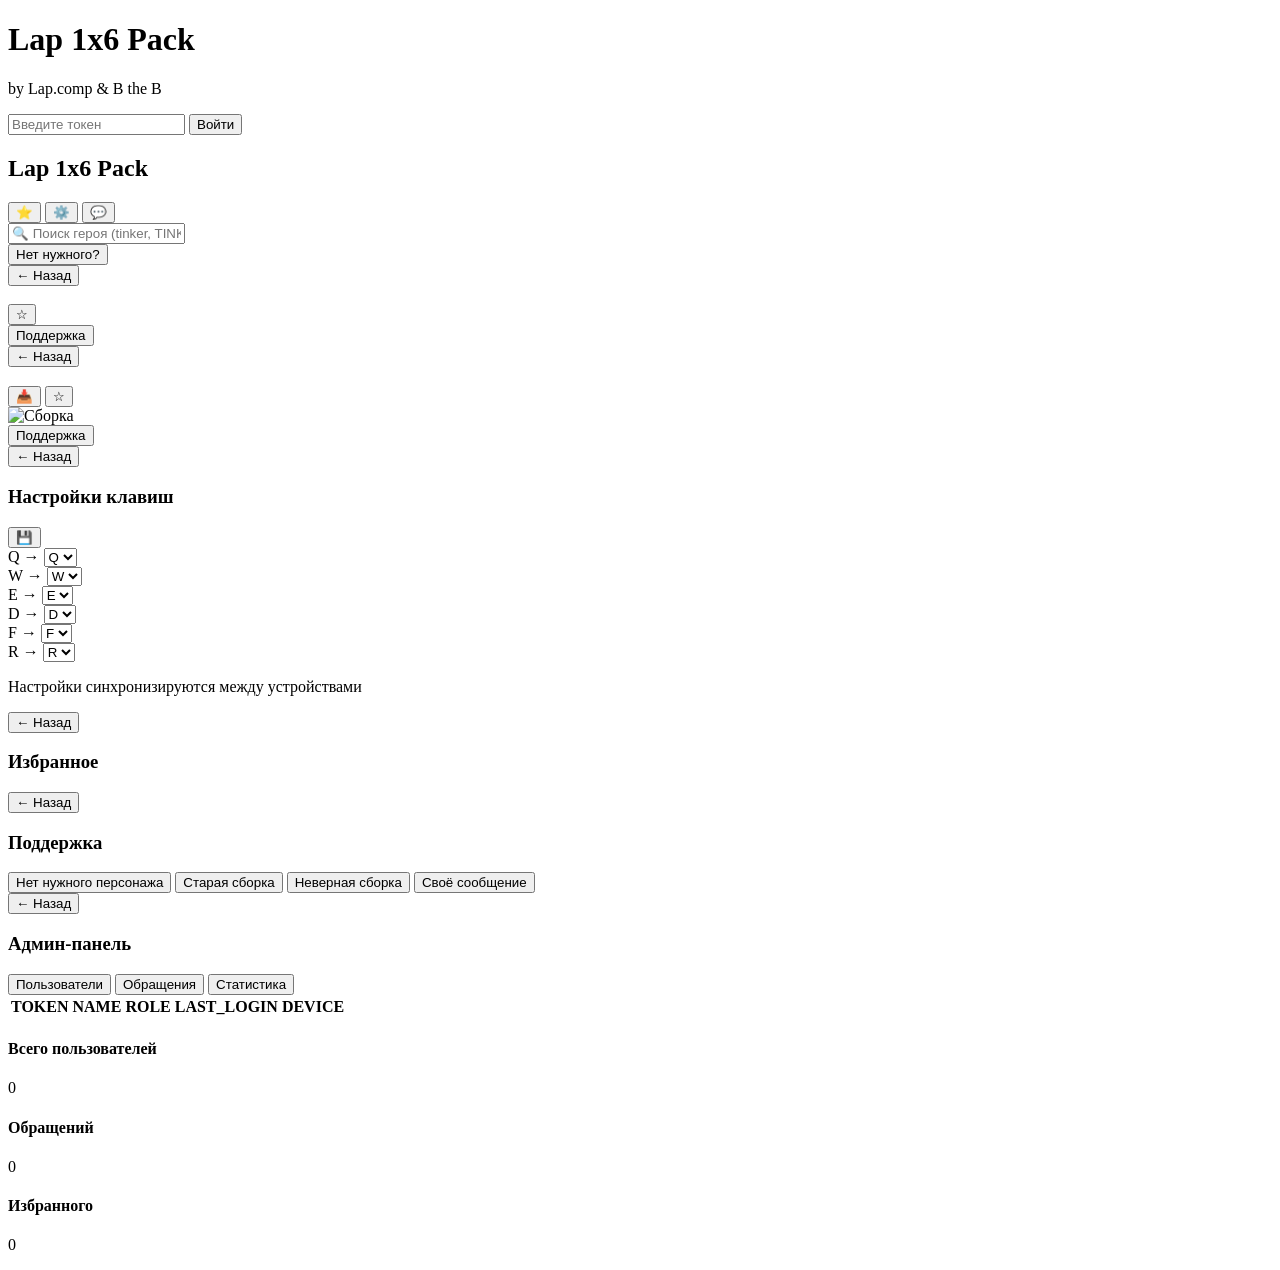
==== index.html @ 6c570ac4 "Create index.html" ====
<!DOCTYPE html>
<html lang="ru">
<head>
    <meta charset="UTF-8">
    <meta name="viewport" content="width=device-width, initial-scale=1.0, maximum-scale=1.0, user-scalable=yes">
    <title>Lap 1x6 Pack</title>
    <link rel="stylesheet" href="style.css">
</head>
<body>
    <div id="app">
        <!-- Экран авторизации -->
        <div id="auth-screen" class="screen active">
            <div class="auth-container">
                <div class="logo">
                    <h1>Lap 1x6 Pack</h1>
                    <p>by Lap.comp & B the B</p>
                </div>
                <div class="auth-form">
                    <input type="text" id="token-input" placeholder="Введите токен" maxlength="20">
                    <button id="login-btn" class="primary-btn">Войти</button>
                    <div id="auth-error" class="error-message"></div>
                </div>
            </div>
        </div>

        <!-- Главный экран (после авторизации) -->
        <div id="main-screen" class="screen">
            <!-- Шапка -->
            <header>
                <div class="header-left">
                    <h2>Lap 1x6 Pack</h2>
                </div>
                <div class="header-right">
                    <button id="favorites-btn" class="icon-btn">⭐</button>
                    <button id="settings-btn" class="icon-btn">⚙️</button>
                    <button id="support-btn" class="icon-btn">💬</button>
                    <button id="admin-btn" class="icon-btn admin-only" style="display: none;">👑</button>
                </div>
            </header>

            <!-- Поиск -->
            <div class="search-container">
                <input type="text" id="search-input" placeholder="🔍 Поиск героя (tinker, TINKER, Tinker...)">
            </div>

            <!-- Сетка героев -->
            <div id="heroes-grid" class="heroes-grid"></div>

            <!-- Кнопка "Нет нужного" -->
            <button id="no-hero-btn" class="support-btn-bottom">Нет нужного?</button>
        </div>

        <!-- Экран героя (способности) -->
        <div id="hero-screen" class="screen">
            <header>
                <button id="back-to-main" class="back-btn">← Назад</button>
                <h3 id="hero-name"></h3>
                <button id="hero-favorite" class="icon-btn">☆</button>
            </header>

            <!-- Кнопки способностей -->
            <div id="skills-container" class="skills-container"></div>

            <!-- Кнопка поддержки -->
            <button id="hero-support-btn" class="support-btn-bottom">Поддержка</button>
        </div>

        <!-- Экран сборки -->
        <div id="build-screen" class="screen">
            <header>
                <button id="back-to-hero" class="back-btn">← Назад</button>
                <h3 id="build-title"></h3>
                <div>
                    <button id="download-build" class="icon-btn">📥</button>
                    <button id="favorite-build" class="icon-btn">☆</button>
                </div>
            </header>

            <!-- Изображение сборки -->
            <div class="build-image-container">
                <img id="build-image" src="" alt="Сборка">
            </div>

            <!-- Кнопка поддержки -->
            <button id="build-support-btn" class="support-btn-bottom">Поддержка</button>
        </div>

        <!-- Экран настроек -->
        <div id="settings-screen" class="screen">
            <header>
                <button id="back-from-settings" class="back-btn">← Назад</button>
                <h3>Настройки клавиш</h3>
                <button id="save-settings" class="save-btn">💾</button>
            </header>

            <div class="settings-container">
                <div class="setting-item">
                    <label>Q →</label>
                    <select id="bind-q">
                        <option value="Q">Q</option>
                        <option value="1">1</option>
                        <option value="2">2</option>
                        <option value="3">3</option>
                        <option value="4">4</option>
                        <option value="5">5</option>
                        <option value="6">6</option>
                    </select>
                </div>
                <div class="setting-item">
                    <label>W →</label>
                    <select id="bind-w">
                        <option value="W">W</option>
                        <option value="1">1</option>
                        <option value="2">2</option>
                        <option value="3">3</option>
                        <option value="4">4</option>
                        <option value="5">5</option>
                        <option value="6">6</option>
                    </select>
                </div>
                <div class="setting-item">
                    <label>E →</label>
                    <select id="bind-e">
                        <option value="E">E</option>
                        <option value="1">1</option>
                        <option value="2">2</option>
                        <option value="3">3</option>
                        <option value="4">4</option>
                        <option value="5">5</option>
                        <option value="6">6</option>
                    </select>
                </div>
                <div class="setting-item">
                    <label>D →</label>
                    <select id="bind-d">
                        <option value="D">D</option>
                        <option value="1">1</option>
                        <option value="2">2</option>
                        <option value="3">3</option>
                        <option value="4">4</option>
                        <option value="5">5</option>
                        <option value="6">6</option>
                    </select>
                </div>
                <div class="setting-item">
                    <label>F →</label>
                    <select id="bind-f">
                        <option value="F">F</option>
                        <option value="1">1</option>
                        <option value="2">2</option>
                        <option value="3">3</option>
                        <option value="4">4</option>
                        <option value="5">5</option>
                        <option value="6">6</option>
                    </select>
                </div>
                <div class="setting-item">
                    <label>R →</label>
                    <select id="bind-r">
                        <option value="R">R</option>
                        <option value="1">1</option>
                        <option value="2">2</option>
                        <option value="3">3</option>
                        <option value="4">4</option>
                        <option value="5">5</option>
                        <option value="6">6</option>
                    </select>
                </div>
            </div>

            <div class="settings-info">
                <p>Настройки синхронизируются между устройствами</p>
            </div>
        </div>

        <!-- Экран избранного -->
        <div id="favorites-screen" class="screen">
            <header>
                <button id="back-from-favorites" class="back-btn">← Назад</button>
                <h3>Избранное</h3>
            </header>

            <div id="favorites-grid" class="heroes-grid"></div>
        </div>

        <!-- Экран поддержки -->
        <div id="support-screen" class="screen">
            <header>
                <button id="back-from-support" class="back-btn">← Назад</button>
                <h3>Поддержка</h3>
            </header>

            <div class="support-container">
                <div class="support-buttons">
                    <button id="support-no-hero" class="support-option">Нет нужного персонажа</button>
                    <button id="support-old-build" class="support-option">Старая сборка</button>
                    <button id="support-wrong-build" class="support-option">Неверная сборка</button>
                    <button id="support-custom" class="support-option">Своё сообщение</button>
                </div>

                <div id="custom-message-container" style="display: none;">
                    <textarea id="custom-message" placeholder="Введите ваше сообщение..." rows="4"></textarea>
                    <div id="hero-selector" style="display: none;">
                        <input type="text" id="missing-hero" placeholder="Какого героя не хватает?">
                    </div>
                    <div id="skill-selector" style="display: none;">
                        <select id="missing-skill">
                            <option value="">Выберите способность</option>
                            <option value="Q">Q</option>
                            <option value="W">W</option>
                            <option value="E">E</option>
                            <option value="D">D</option>
                            <option value="F">F</option>
                            <option value="R">R</option>
                        </select>
                    </div>
                    <button id="send-support" class="primary-btn">Отправить</button>
                </div>
            </div>
        </div>

        <!-- Админ-панель -->
        <div id="admin-screen" class="screen">
            <header>
                <button id="back-from-admin" class="back-btn">← Назад</button>
                <h3>Админ-панель</h3>
            </header>

            <div class="admin-tabs">
                <button class="admin-tab active" data-tab="users">Пользователи</button>
                <button class="admin-tab" data-tab="support">Обращения</button>
                <button class="admin-tab" data-tab="stats">Статистика</button>
            </div>

            <div id="admin-users" class="admin-tab-content active">
                <table class="admin-table">
                    <thead>
                        <tr>
                            <th>TOKEN</th>
                            <th>NAME</th>
                            <th>ROLE</th>
                            <th>LAST_LOGIN</th>
                            <th>DEVICE</th>
                        </tr>
                    </thead>
                    <tbody id="users-table-body"></tbody>
                </table>
            </div>

            <div id="admin-support" class="admin-tab-content">
                <div id="support-messages"></div>
            </div>

            <div id="admin-stats" class="admin-tab-content">
                <div class="stats-grid">
                    <div class="stat-card">
                        <h4>Всего пользователей</h4>
                        <p id="total-users">0</p>
                    </div>
                    <div class="stat-card">
                        <h4>Обращений</h4>
                        <p id="total-support">0</p>
                    </div>
                    <div class="stat-card">
                        <h4>Избранного</h4>
                        <p id="total-favs">0</p>
                    </div>
                </div>
            </div>
        </div>
    </div>

    <script src="config.js"></script>
    <script src="script.js"></script>
</body>
</html>
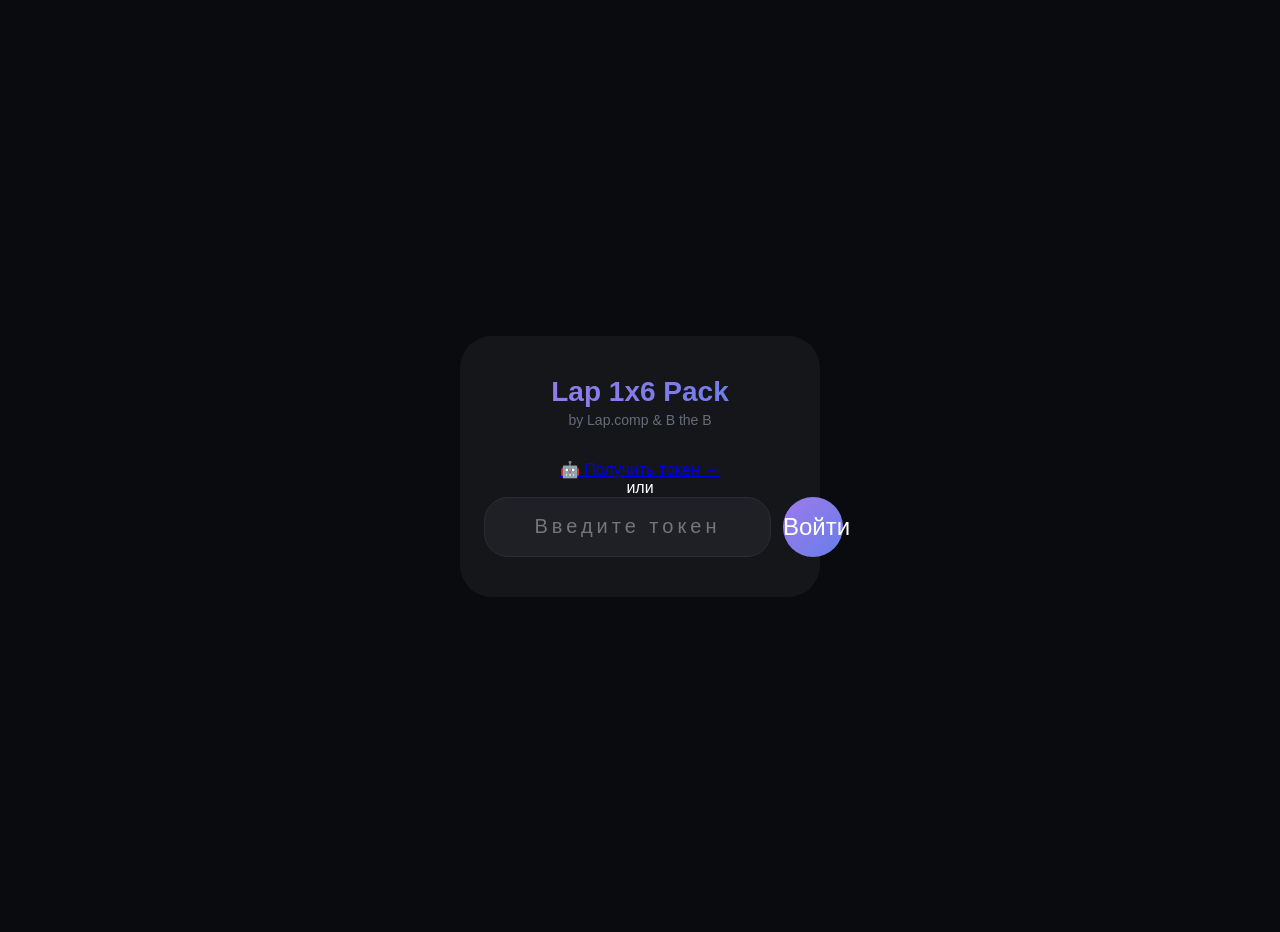
==== commit 71617112: "Update index.html" ====
--- a/index.html
+++ b/index.html
@@ -2,7 +2,7 @@
 <html lang="ru">
 <head>
     <meta charset="UTF-8">
-    <meta name="viewport" content="width=device-width, initial-scale=1.0, maximum-scale=1.0, user-scalable=yes">
+    <meta name="viewport" content="width=device-width, initial-scale=1.0, height=device-height, viewport-fit=cover">
     <title>Lap 1x6 Pack</title>
     <link rel="stylesheet" href="style.css">
 </head>
@@ -10,260 +10,259 @@
     <div id="app">
         <!-- Экран авторизации -->
         <div id="auth-screen" class="screen active">
-            <div class="auth-container">
-                <div class="logo">
-                    <h1>Lap 1x6 Pack</h1>
-                    <p>by Lap.comp & B the B</p>
-                </div>
-                <div class="auth-form">
-                    <input type="text" id="token-input" placeholder="Введите токен" maxlength="20">
-                    <button id="login-btn" class="primary-btn">Войти</button>
-                    <div id="auth-error" class="error-message"></div>
-                </div>
-            </div>
-        </div>
-
-        <!-- Главный экран (после авторизации) -->
+            <div class="auth-wrapper">
+                <div class="auth-container">
+                    <div class="logo">
+                        <h1>Lap 1x6 Pack</h1>
+                        <p>by Lap.comp & B the B</p>
+                    </div>
+                    
+                    <a href="https://t.me/Lap1x6Dota_bot" target="_blank" class="bot-link">
+                        <div class="bot-button">
+                            <span class="bot-icon">🤖</span>
+                            <span class="bot-text">Получить токен</span>
+                            <span class="bot-arrow">→</span>
+                        </div>
+                    </a>
+                    
+                    <div class="auth-divider">или</div>
+                    
+                    <div class="auth-form">
+                        <input type="text" id="token-input" placeholder="Введите токен" maxlength="20" autocomplete="off">
+                        <button id="login-btn" class="primary-btn">Войти</button>
+                        <div id="auth-error" class="error-message"></div>
+                    </div>
+                </div>
+            </div>
+        </div>
+
+        <!-- Главный экран -->
         <div id="main-screen" class="screen">
-            <!-- Шапка -->
-            <header>
-                <div class="header-left">
+            <div class="content">
+                <header>
                     <h2>Lap 1x6 Pack</h2>
-                </div>
-                <div class="header-right">
-                    <button id="favorites-btn" class="icon-btn">⭐</button>
-                    <button id="settings-btn" class="icon-btn">⚙️</button>
-                    <button id="support-btn" class="icon-btn">💬</button>
-                    <button id="admin-btn" class="icon-btn admin-only" style="display: none;">👑</button>
-                </div>
-            </header>
-
-            <!-- Поиск -->
-            <div class="search-container">
-                <input type="text" id="search-input" placeholder="🔍 Поиск героя (tinker, TINKER, Tinker...)">
-            </div>
-
-            <!-- Сетка героев -->
-            <div id="heroes-grid" class="heroes-grid"></div>
-
-            <!-- Кнопка "Нет нужного" -->
-            <button id="no-hero-btn" class="support-btn-bottom">Нет нужного?</button>
-        </div>
-
-        <!-- Экран героя (способности) -->
+                    <div class="header-actions">
+                        <button id="favorites-btn" class="icon-btn">☆</button>
+                        <button id="settings-btn" class="icon-btn">⚙️</button>
+                        <button id="support-btn" class="icon-btn">💬</button>
+                        <button id="admin-btn" class="icon-btn" style="display: none;">👑</button>
+                    </div>
+                </header>
+
+                <div class="search-container">
+                    <input type="text" id="search-input" placeholder="🔍 Поиск героя...">
+                </div>
+
+                <div id="heroes-grid" class="heroes-grid"></div>
+            </div>
+
+            <button id="no-hero-btn" class="support-btn-bottom">Нет нужного</button>
+        </div>
+
+        <!-- Экран героя -->
         <div id="hero-screen" class="screen">
-            <header>
-                <button id="back-to-main" class="back-btn">← Назад</button>
-                <h3 id="hero-name"></h3>
-                <button id="hero-favorite" class="icon-btn">☆</button>
-            </header>
-
-            <!-- Кнопки способностей -->
-            <div id="skills-container" class="skills-container"></div>
-
-            <!-- Кнопка поддержки -->
+            <div class="content">
+                <header>
+                    <button id="back-to-main" class="back-btn">←</button>
+                    <h3 id="hero-name"></h3>
+                    <button id="hero-favorite" class="icon-btn">☆</button>
+                </header>
+
+                <div id="skills-container" class="skills-container"></div>
+            </div>
+
             <button id="hero-support-btn" class="support-btn-bottom">Поддержка</button>
         </div>
 
         <!-- Экран сборки -->
         <div id="build-screen" class="screen">
-            <header>
-                <button id="back-to-hero" class="back-btn">← Назад</button>
-                <h3 id="build-title"></h3>
-                <div>
-                    <button id="download-build" class="icon-btn">📥</button>
-                    <button id="favorite-build" class="icon-btn">☆</button>
-                </div>
-            </header>
-
-            <!-- Изображение сборки -->
-            <div class="build-image-container">
-                <img id="build-image" src="" alt="Сборка">
-            </div>
-
-            <!-- Кнопка поддержки -->
+            <div class="content">
+                <header>
+                    <button id="back-to-hero" class="back-btn">←</button>
+                    <h3 id="build-title"></h3>
+                    <div>
+                        <button id="download-build" class="icon-btn">📥</button>
+                        <button id="favorite-build" class="icon-btn">☆</button>
+                    </div>
+                </header>
+
+                <div class="build-image-container">
+                    <img id="build-image" src="" alt="Сборка" class="build-image">
+                </div>
+            </div>
+
             <button id="build-support-btn" class="support-btn-bottom">Поддержка</button>
         </div>
 
         <!-- Экран настроек -->
         <div id="settings-screen" class="screen">
-            <header>
-                <button id="back-from-settings" class="back-btn">← Назад</button>
-                <h3>Настройки клавиш</h3>
-                <button id="save-settings" class="save-btn">💾</button>
-            </header>
-
-            <div class="settings-container">
-                <div class="setting-item">
-                    <label>Q →</label>
-                    <select id="bind-q">
-                        <option value="Q">Q</option>
-                        <option value="1">1</option>
-                        <option value="2">2</option>
-                        <option value="3">3</option>
-                        <option value="4">4</option>
-                        <option value="5">5</option>
-                        <option value="6">6</option>
-                    </select>
-                </div>
-                <div class="setting-item">
-                    <label>W →</label>
-                    <select id="bind-w">
-                        <option value="W">W</option>
-                        <option value="1">1</option>
-                        <option value="2">2</option>
-                        <option value="3">3</option>
-                        <option value="4">4</option>
-                        <option value="5">5</option>
-                        <option value="6">6</option>
-                    </select>
-                </div>
-                <div class="setting-item">
-                    <label>E →</label>
-                    <select id="bind-e">
-                        <option value="E">E</option>
-                        <option value="1">1</option>
-                        <option value="2">2</option>
-                        <option value="3">3</option>
-                        <option value="4">4</option>
-                        <option value="5">5</option>
-                        <option value="6">6</option>
-                    </select>
-                </div>
-                <div class="setting-item">
-                    <label>D →</label>
-                    <select id="bind-d">
-                        <option value="D">D</option>
-                        <option value="1">1</option>
-                        <option value="2">2</option>
-                        <option value="3">3</option>
-                        <option value="4">4</option>
-                        <option value="5">5</option>
-                        <option value="6">6</option>
-                    </select>
-                </div>
-                <div class="setting-item">
-                    <label>F →</label>
-                    <select id="bind-f">
-                        <option value="F">F</option>
-                        <option value="1">1</option>
-                        <option value="2">2</option>
-                        <option value="3">3</option>
-                        <option value="4">4</option>
-                        <option value="5">5</option>
-                        <option value="6">6</option>
-                    </select>
-                </div>
-                <div class="setting-item">
-                    <label>R →</label>
-                    <select id="bind-r">
-                        <option value="R">R</option>
-                        <option value="1">1</option>
-                        <option value="2">2</option>
-                        <option value="3">3</option>
-                        <option value="4">4</option>
-                        <option value="5">5</option>
-                        <option value="6">6</option>
-                    </select>
-                </div>
-            </div>
-
-            <div class="settings-info">
-                <p>Настройки синхронизируются между устройствами</p>
+            <div class="content">
+                <header>
+                    <button id="back-from-settings" class="back-btn">←</button>
+                    <h3>Настройки</h3>
+                    <button id="save-settings" class="icon-btn">💾</button>
+                </header>
+
+                <div class="settings-container">
+                    <div class="setting-item">
+                        <label>Q →</label>
+                        <select id="bind-q">
+                            <option value="Q">Q</option>
+                            <option value="1">1</option>
+                            <option value="2">2</option>
+                            <option value="3">3</option>
+                            <option value="4">4</option>
+                            <option value="5">5</option>
+                            <option value="6">6</option>
+                        </select>
+                    </div>
+                    <div class="setting-item">
+                        <label>W →</label>
+                        <select id="bind-w">
+                            <option value="W">W</option>
+                            <option value="1">1</option>
+                            <option value="2">2</option>
+                            <option value="3">3</option>
+                            <option value="4">4</option>
+                            <option value="5">5</option>
+                            <option value="6">6</option>
+                        </select>
+                    </div>
+                    <div class="setting-item">
+                        <label>E →</label>
+                        <select id="bind-e">
+                            <option value="E">E</option>
+                            <option value="1">1</option>
+                            <option value="2">2</option>
+                            <option value="3">3</option>
+                            <option value="4">4</option>
+                            <option value="5">5</option>
+                            <option value="6">6</option>
+                        </select>
+                    </div>
+                    <div class="setting-item">
+                        <label>D →</label>
+                        <select id="bind-d">
+                            <option value="D">D</option>
+                            <option value="1">1</option>
+                            <option value="2">2</option>
+                            <option value="3">3</option>
+                            <option value="4">4</option>
+                            <option value="5">5</option>
+                            <option value="6">6</option>
+                        </select>
+                    </div>
+                    <div class="setting-item">
+                        <label>F →</label>
+                        <select id="bind-f">
+                            <option value="F">F</option>
+                            <option value="1">1</option>
+                            <option value="2">2</option>
+                            <option value="3">3</option>
+                            <option value="4">4</option>
+                            <option value="5">5</option>
+                            <option value="6">6</option>
+                        </select>
+                    </div>
+                    <div class="setting-item">
+                        <label>R →</label>
+                        <select id="bind-r">
+                            <option value="R">R</option>
+                            <option value="1">1</option>
+                            <option value="2">2</option>
+                            <option value="3">3</option>
+                            <option value="4">4</option>
+                            <option value="5">5</option>
+                            <option value="6">6</option>
+                        </select>
+                    </div>
+                </div>
             </div>
         </div>
 
         <!-- Экран избранного -->
         <div id="favorites-screen" class="screen">
-            <header>
-                <button id="back-from-favorites" class="back-btn">← Назад</button>
-                <h3>Избранное</h3>
-            </header>
-
-            <div id="favorites-grid" class="heroes-grid"></div>
+            <div class="content">
+                <header>
+                    <button id="back-from-favorites" class="back-btn">←</button>
+                    <h3>Избранное</h3>
+                </header>
+                <div id="favorites-grid" class="heroes-grid"></div>
+            </div>
         </div>
 
         <!-- Экран поддержки -->
         <div id="support-screen" class="screen">
-            <header>
-                <button id="back-from-support" class="back-btn">← Назад</button>
-                <h3>Поддержка</h3>
-            </header>
-
-            <div class="support-container">
-                <div class="support-buttons">
+            <div class="content">
+                <header>
+                    <button id="back-from-support" class="back-btn">←</button>
+                    <h3>Поддержка</h3>
+                </header>
+
+                <div class="support-container">
                     <button id="support-no-hero" class="support-option">Нет нужного персонажа</button>
                     <button id="support-old-build" class="support-option">Старая сборка</button>
                     <button id="support-wrong-build" class="support-option">Неверная сборка</button>
                     <button id="support-custom" class="support-option">Своё сообщение</button>
-                </div>
-
-                <div id="custom-message-container" style="display: none;">
-                    <textarea id="custom-message" placeholder="Введите ваше сообщение..." rows="4"></textarea>
-                    <div id="hero-selector" style="display: none;">
-                        <input type="text" id="missing-hero" placeholder="Какого героя не хватает?">
-                    </div>
-                    <div id="skill-selector" style="display: none;">
-                        <select id="missing-skill">
-                            <option value="">Выберите способность</option>
-                            <option value="Q">Q</option>
-                            <option value="W">W</option>
-                            <option value="E">E</option>
-                            <option value="D">D</option>
-                            <option value="F">F</option>
-                            <option value="R">R</option>
-                        </select>
-                    </div>
-                    <button id="send-support" class="primary-btn">Отправить</button>
+
+                    <div id="custom-message-container" style="display: none;">
+                        <textarea id="custom-message" placeholder="Введите сообщение..." rows="4"></textarea>
+                        <div id="hero-selector" style="display: none;">
+                            <input type="text" id="missing-hero" placeholder="Какого героя не хватает?">
+                        </div>
+                        <div id="skill-selector" style="display: none;">
+                            <select id="missing-skill">
+                                <option value="">Способность</option>
+                                <option value="Q">Q</option>
+                                <option value="W">W</option>
+                                <option value="E">E</option>
+                                <option value="D">D</option>
+                                <option value="F">F</option>
+                                <option value="R">R</option>
+                            </select>
+                        </div>
+                        <button id="send-support" class="primary-btn">Отправить</button>
+                    </div>
                 </div>
             </div>
         </div>
 
         <!-- Админ-панель -->
         <div id="admin-screen" class="screen">
-            <header>
-                <button id="back-from-admin" class="back-btn">← Назад</button>
-                <h3>Админ-панель</h3>
-            </header>
-
-            <div class="admin-tabs">
-                <button class="admin-tab active" data-tab="users">Пользователи</button>
-                <button class="admin-tab" data-tab="support">Обращения</button>
-                <button class="admin-tab" data-tab="stats">Статистика</button>
-            </div>
-
-            <div id="admin-users" class="admin-tab-content active">
-                <table class="admin-table">
-                    <thead>
-                        <tr>
-                            <th>TOKEN</th>
-                            <th>NAME</th>
-                            <th>ROLE</th>
-                            <th>LAST_LOGIN</th>
-                            <th>DEVICE</th>
-                        </tr>
-                    </thead>
-                    <tbody id="users-table-body"></tbody>
-                </table>
-            </div>
-
-            <div id="admin-support" class="admin-tab-content">
-                <div id="support-messages"></div>
-            </div>
-
-            <div id="admin-stats" class="admin-tab-content">
-                <div class="stats-grid">
-                    <div class="stat-card">
-                        <h4>Всего пользователей</h4>
-                        <p id="total-users">0</p>
-                    </div>
-                    <div class="stat-card">
-                        <h4>Обращений</h4>
-                        <p id="total-support">0</p>
-                    </div>
-                    <div class="stat-card">
-                        <h4>Избранного</h4>
-                        <p id="total-favs">0</p>
+            <div class="content">
+                <header>
+                    <button id="back-from-admin" class="back-btn">←</button>
+                    <h3>Админ</h3>
+                </header>
+
+                <div class="admin-tabs">
+                    <button class="admin-tab active" data-tab="users">👥</button>
+                    <button class="admin-tab" data-tab="support">💬</button>
+                    <button class="admin-tab" data-tab="stats">📊</button>
+                </div>
+
+                <div id="admin-users" class="admin-tab-content active">
+                    <div id="users-list"></div>
+                </div>
+
+                <div id="admin-support" class="admin-tab-content">
+                    <div id="support-messages"></div>
+                </div>
+
+                <div id="admin-stats" class="admin-tab-content">
+                    <div class="stats-grid">
+                        <div class="stat-card">
+                            <div class="stat-value" id="total-users">0</div>
+                            <div class="stat-label">Пользователи</div>
+                        </div>
+                        <div class="stat-card">
+                            <div class="stat-value" id="total-support">0</div>
+                            <div class="stat-label">Обращения</div>
+                        </div>
+                        <div class="stat-card">
+                            <div class="stat-value" id="total-favs">0</div>
+                            <div class="stat-label">Избранное</div>
+                        </div>
                     </div>
                 </div>
             </div>
--- a/style.css
+++ b/style.css
@@ -0,0 +1,533 @@
+* {
+    margin: 0;
+    padding: 0;
+    box-sizing: border-box;
+    font-family: -apple-system, BlinkMacSystemFont, 'Segoe UI', Roboto, sans-serif;
+}
+
+body {
+    background: #0a0b0e;
+    color: #ffffff;
+}
+
+#app {
+    max-width: 600px;
+    margin: 0 auto;
+    padding: 16px;
+    min-height: 100vh;
+    position: relative;
+}
+
+/* Экраны */
+.screen {
+    display: none;
+    opacity: 0;
+    transition: opacity 0.3s ease;
+}
+
+.screen.active {
+    display: block;
+    opacity: 1;
+    animation: fadeIn 0.3s ease;
+}
+
+@keyframes fadeIn {
+    from { opacity: 0; transform: translateY(10px); }
+    to { opacity: 1; transform: translateY(0); }
+}
+
+/* Авторизация */
+#auth-screen {
+    display: flex;
+    align-items: center;
+    justify-content: center;
+    min-height: 100vh;
+}
+
+#auth-screen.active {
+    display: flex;
+}
+
+.auth-container {
+    background: #141619;
+    padding: 40px 24px;
+    border-radius: 32px;
+    width: 100%;
+    max-width: 360px;
+    text-align: center;
+    animation: scaleIn 0.4s ease;
+}
+
+@keyframes scaleIn {
+    from { transform: scale(0.95); opacity: 0; }
+    to { transform: scale(1); opacity: 1; }
+}
+
+.logo h1 {
+    font-size: 28px;
+    font-weight: 600;
+    margin-bottom: 4px;
+    background: linear-gradient(135deg, #9f7aea, #667eea);
+    -webkit-background-clip: text;
+    -webkit-text-fill-color: transparent;
+}
+
+.logo p {
+    color: #666c7a;
+    font-size: 14px;
+    margin-bottom: 32px;
+}
+
+.auth-form {
+    display: flex;
+    gap: 12px;
+}
+
+#token-input {
+    flex: 1;
+    padding: 16px;
+    background: #1e2025;
+    border: 1px solid #2a2d35;
+    border-radius: 24px;
+    color: white;
+    font-size: 20px;
+    text-align: center;
+    letter-spacing: 4px;
+    transition: all 0.2s;
+}
+
+#token-input:focus {
+    outline: none;
+    border-color: #667eea;
+    box-shadow: 0 0 0 3px rgba(102, 126, 234, 0.1);
+}
+
+.primary-btn {
+    width: 60px;
+    height: 60px;
+    background: linear-gradient(135deg, #9f7aea, #667eea);
+    border: none;
+    border-radius: 30px;
+    color: white;
+    font-size: 24px;
+    cursor: pointer;
+    transition: transform 0.2s, box-shadow 0.2s;
+}
+
+.primary-btn:hover {
+    transform: scale(1.05);
+    box-shadow: 0 10px 20px rgba(102, 126, 234, 0.3);
+}
+
+/* Шапка */
+header {
+    display: flex;
+    justify-content: space-between;
+    align-items: center;
+    padding: 16px 0;
+    margin-bottom: 20px;
+}
+
+header h2 {
+    font-size: 20px;
+    font-weight: 500;
+    color: #9f7aea;
+}
+
+.header-actions {
+    display: flex;
+    gap: 8px;
+}
+
+.icon-btn {
+    background: #1e2025;
+    border: none;
+    border-radius: 20px;
+    padding: 10px 14px;
+    font-size: 18px;
+    color: #a0a8b8;
+    cursor: pointer;
+    transition: all 0.2s;
+}
+
+.icon-btn:hover {
+    background: #2a2d35;
+    color: white;
+    transform: translateY(-2px);
+}
+
+.back-btn {
+    background: none;
+    border: none;
+    color: #9f7aea;
+    font-size: 24px;
+    cursor: pointer;
+    padding: 8px;
+    transition: transform 0.2s;
+}
+
+.back-btn:hover {
+    transform: translateX(-4px);
+}
+
+/* Поиск */
+.search-container {
+    margin-bottom: 24px;
+}
+
+#search-input {
+    width: 100%;
+    padding: 14px 20px;
+    background: #1e2025;
+    border: 1px solid #2a2d35;
+    border-radius: 30px;
+    color: white;
+    font-size: 16px;
+    transition: all 0.2s;
+}
+
+#search-input:focus {
+    outline: none;
+    border-color: #9f7aea;
+    box-shadow: 0 0 0 3px rgba(159, 122, 234, 0.1);
+}
+
+/* Сетка героев */
+.heroes-grid {
+    display: grid;
+    grid-template-columns: repeat(3, 1fr);
+    gap: 12px;
+    margin-bottom: 80px;
+}
+
+.hero-card {
+    background: #141619;
+    border-radius: 24px;
+    padding: 16px 8px;
+    text-align: center;
+    cursor: pointer;
+    transition: all 0.2s;
+    border: 1px solid #2a2d35;
+}
+
+.hero-card:hover {
+    transform: translateY(-4px);
+    background: #1e2025;
+    border-color: #9f7aea;
+}
+
+.hero-card img {
+    width: 80px;
+    height: 80px;
+    border-radius: 40px;
+    margin-bottom: 8px;
+    transition: transform 0.2s;
+}
+
+.hero-card:hover img {
+    transform: scale(1.1);
+}
+
+.hero-card h4 {
+    font-size: 14px;
+    font-weight: 500;
+    color: #e0e4f0;
+}
+
+.hero-card.favorite {
+    border-color: #fbbf24;
+    box-shadow: 0 0 0 2px rgba(251, 191, 36, 0.2);
+}
+
+/* Способности */
+.skills-container {
+    display: flex;
+    flex-direction: column;
+    gap: 12px;
+    margin: 20px 0 80px;
+}
+
+.skill-card {
+    background: #141619;
+    border-radius: 24px;
+    padding: 16px;
+    display: flex;
+    align-items: center;
+    gap: 16px;
+    cursor: pointer;
+    border: 1px solid #2a2d35;
+    transition: all 0.2s;
+    animation: slideIn 0.3s ease;
+}
+
+@keyframes slideIn {
+    from { opacity: 0; transform: translateX(20px); }
+    to { opacity: 1; transform: translateX(0); }
+}
+
+.skill-card:hover {
+    background: #1e2025;
+    border-color: #9f7aea;
+    transform: translateX(4px);
+}
+
+.skill-card img {
+    width: 64px;
+    height: 64px;
+    border-radius: 20px;
+}
+
+.skill-info {
+    flex: 1;
+}
+
+.skill-info h4 {
+    font-size: 18px;
+    margin-bottom: 4px;
+    color: white;
+}
+
+.skill-info p {
+    font-size: 14px;
+    color: #a0a8b8;
+    line-height: 1.4;
+}
+
+.skill-key {
+    display: inline-block;
+    background: #2a2d35;
+    padding: 6px 16px;
+    border-radius: 20px;
+    font-size: 14px;
+    font-weight: 600;
+    color: #9f7aea;
+    margin-top: 8px;
+}
+
+/* Сборка */
+.build-image-container {
+    margin: 20px 0 80px;
+    text-align: center;
+}
+
+.build-image {
+    max-width: 100%;
+    max-height: 70vh;
+    border-radius: 24px;
+    box-shadow: 0 20px 40px rgba(0, 0, 0, 0.5);
+    animation: scaleIn 0.4s ease;
+}
+
+/* Кнопка поддержки снизу */
+.support-btn-bottom {
+    position: fixed;
+    bottom: 20px;
+    left: 50%;
+    transform: translateX(-50%);
+    background: linear-gradient(135deg, #9f7aea, #667eea);
+    border: none;
+    border-radius: 40px;
+    padding: 16px 32px;
+    color: white;
+    font-size: 16px;
+    font-weight: 500;
+    cursor: pointer;
+    z-index: 100;
+    box-shadow: 0 4px 15px rgba(102, 126, 234, 0.4);
+    transition: all 0.2s;
+    animation: pulse 2s infinite;
+}
+
+@keyframes pulse {
+    0% { box-shadow: 0 4px 15px rgba(102, 126, 234, 0.4); }
+    50% { box-shadow: 0 8px 25px rgba(102, 126, 234, 0.6); }
+    100% { box-shadow: 0 4px 15px rgba(102, 126, 234, 0.4); }
+}
+
+.support-btn-bottom:hover {
+    transform: translateX(-50%) scale(1.05);
+    box-shadow: 0 15px 30px rgba(102, 126, 234, 0.6);
+}
+
+/* Настройки */
+.settings-container {
+    background: #141619;
+    border-radius: 32px;
+    padding: 24px;
+    margin: 20px 0;
+}
+
+.setting-item {
+    display: flex;
+    align-items: center;
+    justify-content: space-between;
+    padding: 16px 0;
+    border-bottom: 1px solid #2a2d35;
+}
+
+.setting-item:last-child {
+    border-bottom: none;
+}
+
+.setting-item label {
+    font-size: 18px;
+    font-weight: 500;
+    color: white;
+}
+
+.setting-item select {
+    padding: 10px 20px;
+    background: #1e2025;
+    border: 1px solid #2a2d35;
+    border-radius: 20px;
+    color: white;
+    font-size: 16px;
+    cursor: pointer;
+}
+
+/* Поддержка */
+.support-container {
+    background: #141619;
+    border-radius: 32px;
+    padding: 24px;
+    margin: 20px 0;
+}
+
+.support-option {
+    width: 100%;
+    padding: 16px;
+    background: #1e2025;
+    border: 1px solid #2a2d35;
+    border-radius: 24px;
+    color: white;
+    font-size: 16px;
+    text-align: left;
+    cursor: pointer;
+    margin-bottom: 12px;
+    transition: all 0.2s;
+}
+
+.support-option:hover {
+    background: #2a2d35;
+    border-color: #9f7aea;
+    transform: translateX(4px);
+}
+
+.custom-message-container {
+    margin-top: 20px;
+    display: flex;
+    flex-direction: column;
+    gap: 12px;
+}
+
+#custom-message {
+    padding: 16px;
+    background: #1e2025;
+    border: 1px solid #2a2d35;
+    border-radius: 24px;
+    color: white;
+    font-size: 16px;
+    resize: vertical;
+}
+
+#missing-hero, #missing-skill {
+    padding: 14px;
+    background: #1e2025;
+    border: 1px solid #2a2d35;
+    border-radius: 24px;
+    color: white;
+    font-size: 16px;
+}
+
+/* Админ-панель */
+.admin-tabs {
+    display: flex;
+    gap: 8px;
+    margin: 20px 0;
+}
+
+.admin-tab {
+    flex: 1;
+    padding: 12px;
+    background: #141619;
+    border: 1px solid #2a2d35;
+    border-radius: 24px;
+    color: #a0a8b8;
+    font-size: 20px;
+    cursor: pointer;
+    transition: all 0.2s;
+}
+
+.admin-tab.active {
+    background: linear-gradient(135deg, #9f7aea, #667eea);
+    color: white;
+    border-color: transparent;
+}
+
+.admin-tab-content {
+    display: none;
+    background: #141619;
+    border-radius: 32px;
+    padding: 20px;
+    margin-top: 20px;
+}
+
+.admin-tab-content.active {
+    display: block;
+    animation: fadeIn 0.3s ease;
+}
+
+.stats-grid {
+    display: grid;
+    grid-template-columns: repeat(3, 1fr);
+    gap: 12px;
+}
+
+.stat-card {
+    background: #1e2025;
+    border-radius: 24px;
+    padding: 20px;
+    text-align: center;
+}
+
+.stat-value {
+    font-size: 32px;
+    font-weight: 600;
+    color: #9f7aea;
+    margin-bottom: 4px;
+}
+
+.stat-label {
+    font-size: 14px;
+    color: #a0a8b8;
+}
+
+#support-messages {
+    display: flex;
+    flex-direction: column;
+    gap: 12px;
+}
+
+.support-message {
+    background: #1e2025;
+    border-radius: 20px;
+    padding: 16px;
+    border-left: 4px solid #9f7aea;
+    animation: slideIn 0.3s ease;
+}
+
+/* Мобильная адаптация */
+@media (max-width: 480px) {
+    .heroes-grid {
+        grid-template-columns: repeat(2, 1fr);
+    }
+    
+    .auth-container {
+        margin: 16px;
+    }
+    
+    .support-btn-bottom {
+        width: 90%;
+        text-align: center;
+    }
+}
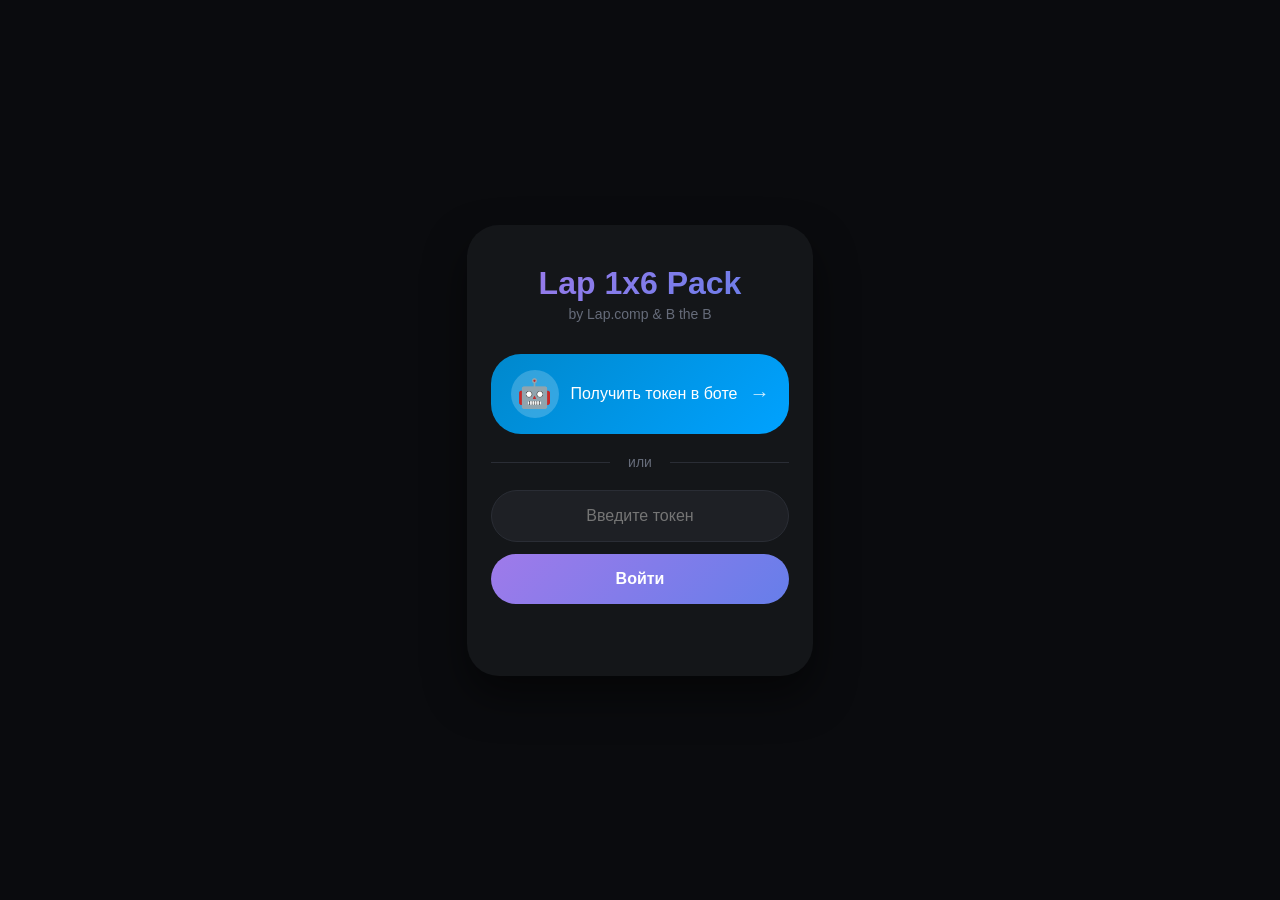
==== commit 6f0aa04e: "Update index.html" ====
--- a/index.html
+++ b/index.html
@@ -2,15 +2,15 @@
 <html lang="ru">
 <head>
     <meta charset="UTF-8">
-    <meta name="viewport" content="width=device-width, initial-scale=1.0, height=device-height, viewport-fit=cover">
+    <meta name="viewport" content="width=device-width, initial-scale=1.0, maximum-scale=1.0, user-scalable=yes, viewport-fit=cover, height=device-height">
     <title>Lap 1x6 Pack</title>
     <link rel="stylesheet" href="style.css">
 </head>
 <body>
     <div id="app">
-        <!-- Экран авторизации -->
+        <!-- Экран авторизации - ПО ЦЕНТРУ -->
         <div id="auth-screen" class="screen active">
-            <div class="auth-wrapper">
+            <div class="auth-center">
                 <div class="auth-container">
                     <div class="logo">
                         <h1>Lap 1x6 Pack</h1>
@@ -20,7 +20,7 @@
                     <a href="https://t.me/Lap1x6Dota_bot" target="_blank" class="bot-link">
                         <div class="bot-button">
                             <span class="bot-icon">🤖</span>
-                            <span class="bot-text">Получить токен</span>
+                            <span class="bot-text">Получить токен в боте</span>
                             <span class="bot-arrow">→</span>
                         </div>
                     </a>
@@ -38,7 +38,7 @@
 
         <!-- Главный экран -->
         <div id="main-screen" class="screen">
-            <div class="content">
+            <div class="main-content">
                 <header>
                     <h2>Lap 1x6 Pack</h2>
                     <div class="header-actions">
--- a/style.css
+++ b/style.css
@@ -5,47 +5,68 @@
     font-family: -apple-system, BlinkMacSystemFont, 'Segoe UI', Roboto, sans-serif;
 }
 
-body {
+html, body {
+    height: 100%;
     background: #0a0b0e;
     color: #ffffff;
+    overflow: hidden;
 }
 
 #app {
-    max-width: 600px;
+    height: 100vh;
+    height: 100dvh;
+    overflow-y: auto;
+    overflow-x: hidden;
+    -webkit-overflow-scrolling: touch;
+    background: #0a0b0e;
+    position: relative;
+}
+
+/* Контент с отступом для кнопки */
+.content {
+    min-height: 100%;
+    padding: 16px 16px 100px 16px;
+    max-width: 1200px;
     margin: 0 auto;
-    padding: 16px;
-    min-height: 100vh;
-    position: relative;
+    width: 100%;
 }
 
 /* Экраны */
 .screen {
     display: none;
-    opacity: 0;
-    transition: opacity 0.3s ease;
+    min-height: 100%;
+    width: 100%;
+    background: #0a0b0e;
 }
 
 .screen.active {
     display: block;
-    opacity: 1;
     animation: fadeIn 0.3s ease;
 }
 
 @keyframes fadeIn {
-    from { opacity: 0; transform: translateY(10px); }
-    to { opacity: 1; transform: translateY(0); }
-}
-
-/* Авторизация */
+    from { opacity: 0; }
+    to { opacity: 1; }
+}
+
+/* Авторизация - вертикальное центрирование */
 #auth-screen {
     display: flex;
     align-items: center;
     justify-content: center;
-    min-height: 100vh;
+    height: 100vh;
+    height: 100dvh;
 }
 
 #auth-screen.active {
     display: flex;
+}
+
+.auth-wrapper {
+    width: 100%;
+    padding: 20px;
+    max-width: 440px;
+    margin: auto;
 }
 
 .auth-container {
@@ -53,9 +74,9 @@
     padding: 40px 24px;
     border-radius: 32px;
     width: 100%;
-    max-width: 360px;
     text-align: center;
     animation: scaleIn 0.4s ease;
+    box-shadow: 0 20px 40px rgba(0,0,0,0.5);
 }
 
 @keyframes scaleIn {
@@ -64,7 +85,7 @@
 }
 
 .logo h1 {
-    font-size: 28px;
+    font-size: clamp(24px, 6vw, 32px);
     font-weight: 600;
     margin-bottom: 4px;
     background: linear-gradient(135deg, #9f7aea, #667eea);
@@ -74,25 +95,106 @@
 
 .logo p {
     color: #666c7a;
+    font-size: clamp(12px, 3vw, 14px);
+    margin-bottom: 32px;
+}
+
+/* Кнопка бота */
+.bot-link {
+    text-decoration: none;
+    display: block;
+    margin-bottom: 20px;
+}
+
+.bot-button {
+    background: linear-gradient(135deg, #0088cc, #00a2ff);
+    border-radius: 30px;
+    padding: 16px 20px;
+    display: flex;
+    align-items: center;
+    gap: 12px;
+    transition: all 0.3s ease;
+    animation: pulseBot 2s infinite;
+}
+
+@keyframes pulseBot {
+    0% { transform: scale(1); box-shadow: 0 4px 15px rgba(0, 136, 204, 0.3); }
+    50% { transform: scale(1.02); box-shadow: 0 8px 25px rgba(0, 136, 204, 0.5); }
+    100% { transform: scale(1); box-shadow: 0 4px 15px rgba(0, 136, 204, 0.3); }
+}
+
+.bot-button:hover {
+    transform: scale(1.02);
+    box-shadow: 0 10px 30px rgba(0, 136, 204, 0.6);
+}
+
+.bot-icon {
+    font-size: 28px;
+    background: rgba(255, 255, 255, 0.2);
+    width: 48px;
+    height: 48px;
+    display: flex;
+    align-items: center;
+    justify-content: center;
+    border-radius: 24px;
+}
+
+.bot-text {
+    flex: 1;
+    font-size: 16px;
+    font-weight: 500;
+    color: white;
+}
+
+.bot-arrow {
+    font-size: 20px;
+    color: white;
+    opacity: 0.8;
+}
+
+/* Разделитель */
+.auth-divider {
+    text-align: center;
+    margin: 20px 0;
+    position: relative;
+    color: #666c7a;
     font-size: 14px;
-    margin-bottom: 32px;
-}
-
+}
+
+.auth-divider::before,
+.auth-divider::after {
+    content: '';
+    position: absolute;
+    top: 50%;
+    width: calc(50% - 30px);
+    height: 1px;
+    background: #2a2d35;
+}
+
+.auth-divider::before {
+    left: 0;
+}
+
+.auth-divider::after {
+    right: 0;
+}
+
+/* Форма авторизации */
 .auth-form {
     display: flex;
+    flex-direction: column;
     gap: 12px;
 }
 
 #token-input {
-    flex: 1;
+    width: 100%;
     padding: 16px;
     background: #1e2025;
     border: 1px solid #2a2d35;
-    border-radius: 24px;
-    color: white;
-    font-size: 20px;
+    border-radius: 30px;
+    color: white;
+    font-size: 16px;
     text-align: center;
-    letter-spacing: 4px;
     transition: all 0.2s;
 }
 
@@ -103,20 +205,28 @@
 }
 
 .primary-btn {
-    width: 60px;
-    height: 60px;
+    width: 100%;
+    padding: 16px;
     background: linear-gradient(135deg, #9f7aea, #667eea);
     border: none;
     border-radius: 30px;
     color: white;
-    font-size: 24px;
+    font-size: 16px;
+    font-weight: 600;
     cursor: pointer;
     transition: transform 0.2s, box-shadow 0.2s;
 }
 
 .primary-btn:hover {
-    transform: scale(1.05);
+    transform: scale(1.02);
     box-shadow: 0 10px 20px rgba(102, 126, 234, 0.3);
+}
+
+.error-message {
+    color: #ff4a4a;
+    font-size: 14px;
+    min-height: 20px;
+    text-align: center;
 }
 
 /* Шапка */
@@ -126,12 +236,22 @@
     align-items: center;
     padding: 16px 0;
     margin-bottom: 20px;
+    background: #0a0b0e;
+    position: sticky;
+    top: 0;
+    z-index: 100;
+    gap: 10px;
 }
 
 header h2 {
-    font-size: 20px;
+    font-size: clamp(18px, 4vw, 24px);
     font-weight: 500;
     color: #9f7aea;
+}
+
+header h3 {
+    font-size: clamp(16px, 3.5vw, 20px);
+    font-weight: 500;
 }
 
 .header-actions {
@@ -195,9 +315,8 @@
 /* Сетка героев */
 .heroes-grid {
     display: grid;
-    grid-template-columns: repeat(3, 1fr);
-    gap: 12px;
-    margin-bottom: 80px;
+    grid-template-columns: repeat(auto-fill, minmax(140px, 1fr));
+    gap: 16px;
 }
 
 .hero-card {
@@ -217,10 +336,12 @@
 }
 
 .hero-card img {
-    width: 80px;
-    height: 80px;
-    border-radius: 40px;
-    margin-bottom: 8px;
+    width: 100%;
+    max-width: 100px;
+    height: auto;
+    aspect-ratio: 1/1;
+    border-radius: 50%;
+    margin-bottom: 12px;
     transition: transform 0.2s;
 }
 
@@ -244,7 +365,6 @@
     display: flex;
     flex-direction: column;
     gap: 12px;
-    margin: 20px 0 80px;
 }
 
 .skill-card {
@@ -275,22 +395,28 @@
     width: 64px;
     height: 64px;
     border-radius: 20px;
+    flex-shrink: 0;
 }
 
 .skill-info {
     flex: 1;
+    min-width: 0;
 }
 
 .skill-info h4 {
-    font-size: 18px;
+    font-size: clamp(16px, 4vw, 18px);
     margin-bottom: 4px;
     color: white;
 }
 
 .skill-info p {
-    font-size: 14px;
+    font-size: clamp(12px, 3vw, 14px);
     color: #a0a8b8;
     line-height: 1.4;
+    display: -webkit-box;
+    -webkit-line-clamp: 2;
+    -webkit-box-orient: vertical;
+    overflow: hidden;
 }
 
 .skill-key {
@@ -306,13 +432,14 @@
 
 /* Сборка */
 .build-image-container {
-    margin: 20px 0 80px;
     text-align: center;
 }
 
 .build-image {
     max-width: 100%;
-    max-height: 70vh;
+    max-height: 60vh;
+    width: auto;
+    height: auto;
     border-radius: 24px;
     box-shadow: 0 20px 40px rgba(0, 0, 0, 0.5);
     animation: scaleIn 0.4s ease;
@@ -329,13 +456,17 @@
     border-radius: 40px;
     padding: 16px 32px;
     color: white;
-    font-size: 16px;
+    font-size: clamp(14px, 3.5vw, 16px);
     font-weight: 500;
     cursor: pointer;
-    z-index: 100;
+    z-index: 1000;
     box-shadow: 0 4px 15px rgba(102, 126, 234, 0.4);
     transition: all 0.2s;
     animation: pulse 2s infinite;
+    white-space: nowrap;
+    max-width: calc(100% - 40px);
+    text-overflow: ellipsis;
+    overflow: hidden;
 }
 
 @keyframes pulse {
@@ -354,7 +485,6 @@
     background: #141619;
     border-radius: 32px;
     padding: 24px;
-    margin: 20px 0;
 }
 
 .setting-item {
@@ -363,6 +493,7 @@
     justify-content: space-between;
     padding: 16px 0;
     border-bottom: 1px solid #2a2d35;
+    gap: 10px;
 }
 
 .setting-item:last-child {
@@ -383,6 +514,7 @@
     color: white;
     font-size: 16px;
     cursor: pointer;
+    min-width: 80px;
 }
 
 /* Поддержка */
@@ -390,7 +522,6 @@
     background: #141619;
     border-radius: 32px;
     padding: 24px;
-    margin: 20px 0;
 }
 
 .support-option {
@@ -413,7 +544,7 @@
     transform: translateX(4px);
 }
 
-.custom-message-container {
+#custom-message-container {
     margin-top: 20px;
     display: flex;
     flex-direction: column;
@@ -421,6 +552,7 @@
 }
 
 #custom-message {
+    width: 100%;
     padding: 16px;
     background: #1e2025;
     border: 1px solid #2a2d35;
@@ -431,6 +563,7 @@
 }
 
 #missing-hero, #missing-skill {
+    width: 100%;
     padding: 14px;
     background: #1e2025;
     border: 1px solid #2a2d35;
@@ -443,13 +576,13 @@
 .admin-tabs {
     display: flex;
     gap: 8px;
-    margin: 20px 0;
+    margin-bottom: 20px;
 }
 
 .admin-tab {
     flex: 1;
     padding: 12px;
-    background: #141619;
+    background: #1e2025;
     border: 1px solid #2a2d35;
     border-radius: 24px;
     color: #a0a8b8;
@@ -466,10 +599,9 @@
 
 .admin-tab-content {
     display: none;
-    background: #141619;
-    border-radius: 32px;
+    background: #1e2025;
+    border-radius: 24px;
     padding: 20px;
-    margin-top: 20px;
 }
 
 .admin-tab-content.active {
@@ -479,19 +611,19 @@
 
 .stats-grid {
     display: grid;
-    grid-template-columns: repeat(3, 1fr);
+    grid-template-columns: repeat(auto-fit, minmax(120px, 1fr));
     gap: 12px;
 }
 
 .stat-card {
-    background: #1e2025;
-    border-radius: 24px;
+    background: #141619;
+    border-radius: 20px;
     padding: 20px;
     text-align: center;
 }
 
 .stat-value {
-    font-size: 32px;
+    font-size: 28px;
     font-weight: 600;
     color: #9f7aea;
     margin-bottom: 4px;
@@ -509,25 +641,74 @@
 }
 
 .support-message {
-    background: #1e2025;
-    border-radius: 20px;
+    background: #141619;
+    border-radius: 16px;
     padding: 16px;
     border-left: 4px solid #9f7aea;
-    animation: slideIn 0.3s ease;
-}
-
-/* Мобильная адаптация */
+}
+
+/* Адаптация для телефонов */
+@media (max-width: 768px) {
+    .content {
+        padding: 12px 12px 90px 12px;
+    }
+    
+    .heroes-grid {
+        grid-template-columns: repeat(2, 1fr);
+        gap: 12px;
+    }
+    
+    .hero-card img {
+        max-width: 80px;
+    }
+    
+    .skill-card {
+        flex-direction: column;
+        text-align: center;
+    }
+    
+    .skill-card img {
+        width: 80px;
+        height: 80px;
+    }
+    
+    .setting-item {
+        flex-direction: column;
+        align-items: flex-start;
+    }
+    
+    .setting-item select {
+        width: 100%;
+    }
+    
+    .admin-tabs {
+        flex-direction: column;
+    }
+}
+
 @media (max-width: 480px) {
     .heroes-grid {
-        grid-template-columns: repeat(2, 1fr);
-    }
-    
-    .auth-container {
-        margin: 16px;
+        gap: 8px;
+    }
+    
+    .hero-card {
+        padding: 12px 4px;
+    }
+    
+    .hero-card img {
+        max-width: 70px;
     }
     
     .support-btn-bottom {
-        width: 90%;
-        text-align: center;
-    }
-}
+        width: calc(100% - 32px);
+        padding: 14px 20px;
+        font-size: 14px;
+    }
+}
+
+/* Для больших экранов */
+@media (min-width: 1200px) {
+    .heroes-grid {
+        grid-template-columns: repeat(5, 1fr);
+    }
+}
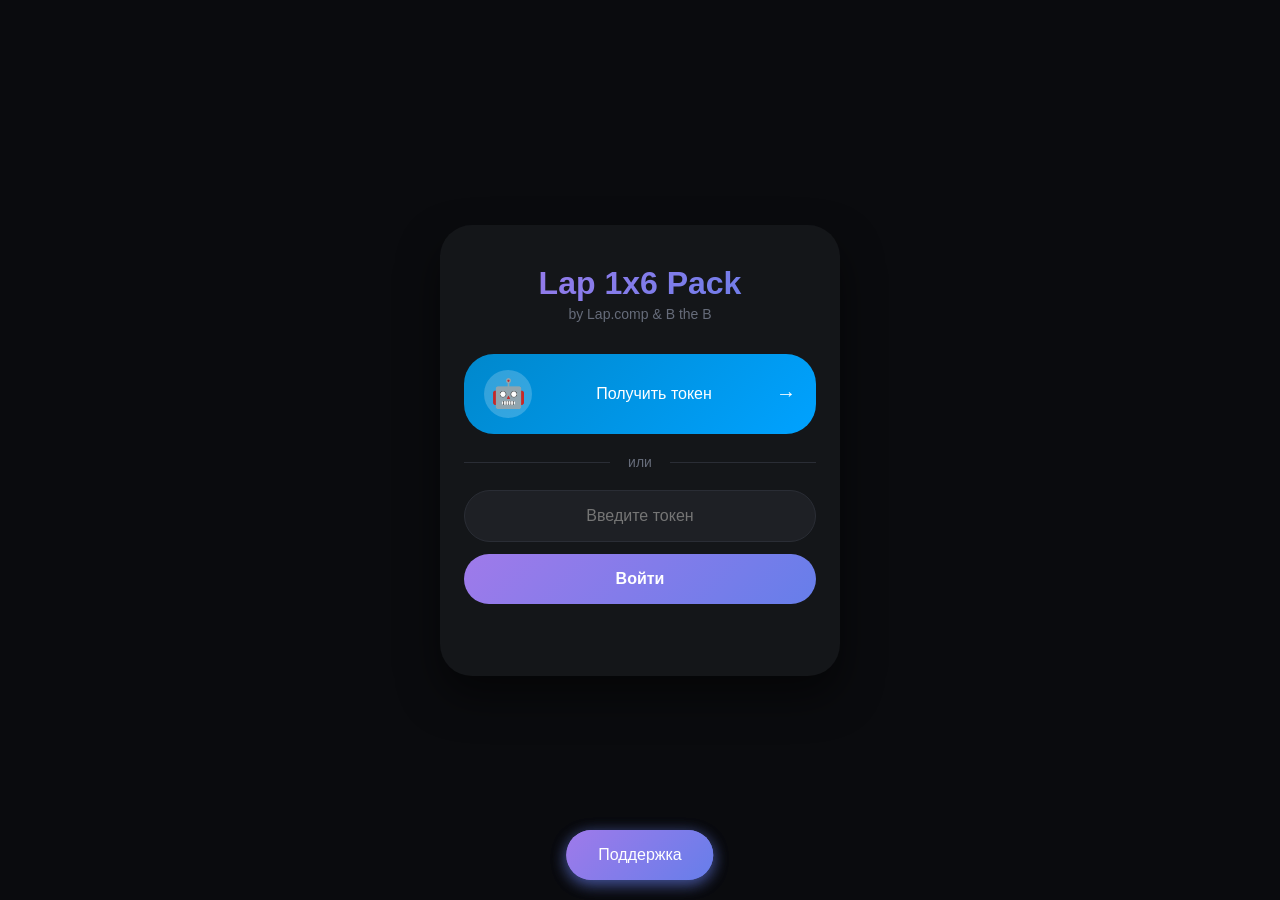
==== commit 7641f449: "Update index.html" ====
--- a/index.html
+++ b/index.html
@@ -2,13 +2,13 @@
 <html lang="ru">
 <head>
     <meta charset="UTF-8">
-    <meta name="viewport" content="width=device-width, initial-scale=1.0, maximum-scale=1.0, user-scalable=yes, viewport-fit=cover, height=device-height">
+    <meta name="viewport" content="width=device-width, initial-scale=1.0, maximum-scale=1.0, user-scalable=yes">
     <title>Lap 1x6 Pack</title>
     <link rel="stylesheet" href="style.css">
 </head>
 <body>
     <div id="app">
-        <!-- Экран авторизации - ПО ЦЕНТРУ -->
+        <!-- ЭКРАН АВТОРИЗАЦИИ - ТОЛЬКО ЭТОТ ЭКРАН ВИДЕН ПРИ ВХОДЕ -->
         <div id="auth-screen" class="screen active">
             <div class="auth-center">
                 <div class="auth-container">
@@ -20,7 +20,7 @@
                     <a href="https://t.me/Lap1x6Dota_bot" target="_blank" class="bot-link">
                         <div class="bot-button">
                             <span class="bot-icon">🤖</span>
-                            <span class="bot-text">Получить токен в боте</span>
+                            <span class="bot-text">Получить токен</span>
                             <span class="bot-arrow">→</span>
                         </div>
                     </a>
@@ -36,7 +36,7 @@
             </div>
         </div>
 
-        <!-- Главный экран -->
+        <!-- ГЛАВНЫЙ ЭКРАН - ТОЛЬКО ГЛАВНАЯ -->
         <div id="main-screen" class="screen">
             <div class="main-content">
                 <header>
@@ -46,6 +46,7 @@
                         <button id="settings-btn" class="icon-btn">⚙️</button>
                         <button id="support-btn" class="icon-btn">💬</button>
                         <button id="admin-btn" class="icon-btn" style="display: none;">👑</button>
+                        <button id="logout-btn" class="icon-btn logout-btn" title="Выйти">🚪</button>
                     </div>
                 </header>
 
@@ -59,7 +60,7 @@
             <button id="no-hero-btn" class="support-btn-bottom">Нет нужного</button>
         </div>
 
-        <!-- Экран героя -->
+        <!-- ЭКРАН ГЕРОЯ -->
         <div id="hero-screen" class="screen">
             <div class="content">
                 <header>
@@ -74,7 +75,7 @@
             <button id="hero-support-btn" class="support-btn-bottom">Поддержка</button>
         </div>
 
-        <!-- Экран сборки -->
+        <!-- ЭКРАН СБОРКИ -->
         <div id="build-screen" class="screen">
             <div class="content">
                 <header>
@@ -94,7 +95,7 @@
             <button id="build-support-btn" class="support-btn-bottom">Поддержка</button>
         </div>
 
-        <!-- Экран настроек -->
+        <!-- ЭКРАН НАСТРОЕК -->
         <div id="settings-screen" class="screen">
             <div class="content">
                 <header>
@@ -180,7 +181,7 @@
             </div>
         </div>
 
-        <!-- Экран избранного -->
+        <!-- ЭКРАН ИЗБРАННОГО -->
         <div id="favorites-screen" class="screen">
             <div class="content">
                 <header>
@@ -191,7 +192,7 @@
             </div>
         </div>
 
-        <!-- Экран поддержки -->
+        <!-- ЭКРАН ПОДДЕРЖКИ -->
         <div id="support-screen" class="screen">
             <div class="content">
                 <header>
@@ -227,7 +228,7 @@
             </div>
         </div>
 
-        <!-- Админ-панель -->
+        <!-- АДМИН-ПАНЕЛЬ -->
         <div id="admin-screen" class="screen">
             <div class="content">
                 <header>
--- a/style.css
+++ b/style.css
@@ -7,66 +7,45 @@
 
 html, body {
     height: 100%;
+    width: 100%;
     background: #0a0b0e;
     color: #ffffff;
     overflow: hidden;
 }
 
 #app {
-    height: 100vh;
-    height: 100dvh;
+    height: 100%;
+    width: 100%;
     overflow-y: auto;
     overflow-x: hidden;
     -webkit-overflow-scrolling: touch;
     background: #0a0b0e;
-    position: relative;
-}
-
-/* Контент с отступом для кнопки */
-.content {
-    min-height: 100%;
-    padding: 16px 16px 100px 16px;
-    max-width: 1200px;
-    margin: 0 auto;
-    width: 100%;
-}
-
-/* Экраны */
-.screen {
+}
+
+/* ЭКРАН АВТОРИЗАЦИИ - СТРОГО ПО ЦЕНТРУ */
+#auth-screen {
     display: none;
-    min-height: 100%;
-    width: 100%;
+    position: fixed;
+    top: 0;
+    left: 0;
+    right: 0;
+    bottom: 0;
     background: #0a0b0e;
-}
-
-.screen.active {
-    display: block;
-    animation: fadeIn 0.3s ease;
-}
-
-@keyframes fadeIn {
-    from { opacity: 0; }
-    to { opacity: 1; }
-}
-
-/* Авторизация - вертикальное центрирование */
-#auth-screen {
+    z-index: 1000;
+}
+
+#auth-screen.active {
     display: flex;
     align-items: center;
     justify-content: center;
-    height: 100vh;
-    height: 100dvh;
-}
-
-#auth-screen.active {
-    display: flex;
-}
-
-.auth-wrapper {
+}
+
+.auth-center {
     width: 100%;
     padding: 20px;
-    max-width: 440px;
-    margin: auto;
+    display: flex;
+    align-items: center;
+    justify-content: center;
 }
 
 .auth-container {
@@ -74,18 +53,95 @@
     padding: 40px 24px;
     border-radius: 32px;
     width: 100%;
+    max-width: 400px;
     text-align: center;
     animation: scaleIn 0.4s ease;
     box-shadow: 0 20px 40px rgba(0,0,0,0.5);
 }
 
-@keyframes scaleIn {
-    from { transform: scale(0.95); opacity: 0; }
-    to { transform: scale(1); opacity: 1; }
-}
-
+/* ГЛАВНЫЙ ЭКРАН */
+#main-screen {
+    display: none;
+    min-height: 100%;
+    background: #0a0b0e;
+}
+
+#main-screen.active {
+    display: block;
+}
+
+.main-content {
+    max-width: 1200px;
+    margin: 0 auto;
+    padding: 20px 16px 100px 16px;
+    min-height: 100vh;
+}
+
+/* Контент для других экранов */
+.content {
+    max-width: 1200px;
+    margin: 0 auto;
+    padding: 20px 16px 100px 16px;
+    min-height: 100vh;
+}
+
+/* Шапка */
+header {
+    display: flex;
+    justify-content: space-between;
+    align-items: center;
+    padding: 16px 0;
+    margin-bottom: 20px;
+    background: #0a0b0e;
+    position: sticky;
+    top: 0;
+    z-index: 100;
+}
+
+header h2 {
+    font-size: 24px;
+    font-weight: 500;
+    color: #9f7aea;
+}
+
+header h3 {
+    font-size: 20px;
+    font-weight: 500;
+}
+
+.header-actions {
+    display: flex;
+    gap: 8px;
+}
+
+.icon-btn {
+    background: #1e2025;
+    border: none;
+    border-radius: 20px;
+    padding: 10px 14px;
+    font-size: 18px;
+    color: #a0a8b8;
+    cursor: pointer;
+    transition: all 0.2s;
+}
+
+.icon-btn:hover {
+    background: #2a2d35;
+    color: white;
+}
+
+.back-btn {
+    background: none;
+    border: none;
+    color: #9f7aea;
+    font-size: 24px;
+    cursor: pointer;
+    padding: 8px;
+}
+
+/* Логотип */
 .logo h1 {
-    font-size: clamp(24px, 6vw, 32px);
+    font-size: 32px;
     font-weight: 600;
     margin-bottom: 4px;
     background: linear-gradient(135deg, #9f7aea, #667eea);
@@ -95,7 +151,7 @@
 
 .logo p {
     color: #666c7a;
-    font-size: clamp(12px, 3vw, 14px);
+    font-size: 14px;
     margin-bottom: 32px;
 }
 
@@ -114,18 +170,6 @@
     align-items: center;
     gap: 12px;
     transition: all 0.3s ease;
-    animation: pulseBot 2s infinite;
-}
-
-@keyframes pulseBot {
-    0% { transform: scale(1); box-shadow: 0 4px 15px rgba(0, 136, 204, 0.3); }
-    50% { transform: scale(1.02); box-shadow: 0 8px 25px rgba(0, 136, 204, 0.5); }
-    100% { transform: scale(1); box-shadow: 0 4px 15px rgba(0, 136, 204, 0.3); }
-}
-
-.bot-button:hover {
-    transform: scale(1.02);
-    box-shadow: 0 10px 30px rgba(0, 136, 204, 0.6);
 }
 
 .bot-icon {
@@ -149,7 +193,6 @@
 .bot-arrow {
     font-size: 20px;
     color: white;
-    opacity: 0.8;
 }
 
 /* Разделитель */
@@ -195,13 +238,11 @@
     color: white;
     font-size: 16px;
     text-align: center;
-    transition: all 0.2s;
 }
 
 #token-input:focus {
     outline: none;
     border-color: #667eea;
-    box-shadow: 0 0 0 3px rgba(102, 126, 234, 0.1);
 }
 
 .primary-btn {
@@ -214,12 +255,7 @@
     font-size: 16px;
     font-weight: 600;
     cursor: pointer;
-    transition: transform 0.2s, box-shadow 0.2s;
-}
-
-.primary-btn:hover {
-    transform: scale(1.02);
-    box-shadow: 0 10px 20px rgba(102, 126, 234, 0.3);
+    transition: all 0.2s;
 }
 
 .error-message {
@@ -229,67 +265,6 @@
     text-align: center;
 }
 
-/* Шапка */
-header {
-    display: flex;
-    justify-content: space-between;
-    align-items: center;
-    padding: 16px 0;
-    margin-bottom: 20px;
-    background: #0a0b0e;
-    position: sticky;
-    top: 0;
-    z-index: 100;
-    gap: 10px;
-}
-
-header h2 {
-    font-size: clamp(18px, 4vw, 24px);
-    font-weight: 500;
-    color: #9f7aea;
-}
-
-header h3 {
-    font-size: clamp(16px, 3.5vw, 20px);
-    font-weight: 500;
-}
-
-.header-actions {
-    display: flex;
-    gap: 8px;
-}
-
-.icon-btn {
-    background: #1e2025;
-    border: none;
-    border-radius: 20px;
-    padding: 10px 14px;
-    font-size: 18px;
-    color: #a0a8b8;
-    cursor: pointer;
-    transition: all 0.2s;
-}
-
-.icon-btn:hover {
-    background: #2a2d35;
-    color: white;
-    transform: translateY(-2px);
-}
-
-.back-btn {
-    background: none;
-    border: none;
-    color: #9f7aea;
-    font-size: 24px;
-    cursor: pointer;
-    padding: 8px;
-    transition: transform 0.2s;
-}
-
-.back-btn:hover {
-    transform: translateX(-4px);
-}
-
 /* Поиск */
 .search-container {
     margin-bottom: 24px;
@@ -303,13 +278,6 @@
     border-radius: 30px;
     color: white;
     font-size: 16px;
-    transition: all 0.2s;
-}
-
-#search-input:focus {
-    outline: none;
-    border-color: #9f7aea;
-    box-shadow: 0 0 0 3px rgba(159, 122, 234, 0.1);
 }
 
 /* Сетка героев */
@@ -336,17 +304,11 @@
 }
 
 .hero-card img {
-    width: 100%;
-    max-width: 100px;
-    height: auto;
-    aspect-ratio: 1/1;
+    width: 80px;
+    height: 80px;
     border-radius: 50%;
-    margin-bottom: 12px;
-    transition: transform 0.2s;
-}
-
-.hero-card:hover img {
-    transform: scale(1.1);
+    margin: 0 auto 12px auto;
+    display: block;
 }
 
 .hero-card h4 {
@@ -357,7 +319,6 @@
 
 .hero-card.favorite {
     border-color: #fbbf24;
-    box-shadow: 0 0 0 2px rgba(251, 191, 36, 0.2);
 }
 
 /* Способности */
@@ -377,12 +338,6 @@
     cursor: pointer;
     border: 1px solid #2a2d35;
     transition: all 0.2s;
-    animation: slideIn 0.3s ease;
-}
-
-@keyframes slideIn {
-    from { opacity: 0; transform: translateX(20px); }
-    to { opacity: 1; transform: translateX(0); }
 }
 
 .skill-card:hover {
@@ -400,23 +355,17 @@
 
 .skill-info {
     flex: 1;
-    min-width: 0;
 }
 
 .skill-info h4 {
-    font-size: clamp(16px, 4vw, 18px);
+    font-size: 18px;
     margin-bottom: 4px;
     color: white;
 }
 
 .skill-info p {
-    font-size: clamp(12px, 3vw, 14px);
+    font-size: 14px;
     color: #a0a8b8;
-    line-height: 1.4;
-    display: -webkit-box;
-    -webkit-line-clamp: 2;
-    -webkit-box-orient: vertical;
-    overflow: hidden;
 }
 
 .skill-key {
@@ -438,14 +387,11 @@
 .build-image {
     max-width: 100%;
     max-height: 60vh;
-    width: auto;
-    height: auto;
-    border-radius: 24px;
-    box-shadow: 0 20px 40px rgba(0, 0, 0, 0.5);
-    animation: scaleIn 0.4s ease;
-}
-
-/* Кнопка поддержки снизу */
+    border-radius: 24px;
+    box-shadow: 0 20px 40px rgba(0,0,0,0.5);
+}
+
+/* Кнопка поддержки снизу - ВСЕГДА ПО ЦЕНТРУ */
 .support-btn-bottom {
     position: fixed;
     bottom: 20px;
@@ -456,28 +402,13 @@
     border-radius: 40px;
     padding: 16px 32px;
     color: white;
-    font-size: clamp(14px, 3.5vw, 16px);
+    font-size: 16px;
     font-weight: 500;
     cursor: pointer;
     z-index: 1000;
     box-shadow: 0 4px 15px rgba(102, 126, 234, 0.4);
-    transition: all 0.2s;
-    animation: pulse 2s infinite;
     white-space: nowrap;
-    max-width: calc(100% - 40px);
-    text-overflow: ellipsis;
-    overflow: hidden;
-}
-
-@keyframes pulse {
-    0% { box-shadow: 0 4px 15px rgba(102, 126, 234, 0.4); }
-    50% { box-shadow: 0 8px 25px rgba(102, 126, 234, 0.6); }
-    100% { box-shadow: 0 4px 15px rgba(102, 126, 234, 0.4); }
-}
-
-.support-btn-bottom:hover {
-    transform: translateX(-50%) scale(1.05);
-    box-shadow: 0 15px 30px rgba(102, 126, 234, 0.6);
+    max-width: 90%;
 }
 
 /* Настройки */
@@ -493,7 +424,6 @@
     justify-content: space-between;
     padding: 16px 0;
     border-bottom: 1px solid #2a2d35;
-    gap: 10px;
 }
 
 .setting-item:last-child {
@@ -535,13 +465,11 @@
     text-align: left;
     cursor: pointer;
     margin-bottom: 12px;
-    transition: all 0.2s;
 }
 
 .support-option:hover {
     background: #2a2d35;
     border-color: #9f7aea;
-    transform: translateX(4px);
 }
 
 #custom-message-container {
@@ -588,13 +516,11 @@
     color: #a0a8b8;
     font-size: 20px;
     cursor: pointer;
-    transition: all 0.2s;
 }
 
 .admin-tab.active {
     background: linear-gradient(135deg, #9f7aea, #667eea);
     color: white;
-    border-color: transparent;
 }
 
 .admin-tab-content {
@@ -606,7 +532,6 @@
 
 .admin-tab-content.active {
     display: block;
-    animation: fadeIn 0.3s ease;
 }
 
 .stats-grid {
@@ -634,32 +559,16 @@
     color: #a0a8b8;
 }
 
-#support-messages {
-    display: flex;
-    flex-direction: column;
-    gap: 12px;
-}
-
-.support-message {
-    background: #141619;
-    border-radius: 16px;
-    padding: 16px;
-    border-left: 4px solid #9f7aea;
-}
-
-/* Адаптация для телефонов */
+/* Адаптация */
 @media (max-width: 768px) {
-    .content {
-        padding: 12px 12px 90px 12px;
-    }
-    
     .heroes-grid {
         grid-template-columns: repeat(2, 1fr);
         gap: 12px;
     }
     
     .hero-card img {
-        max-width: 80px;
+        width: 70px;
+        height: 70px;
     }
     
     .skill-card {
@@ -680,10 +589,6 @@
     .setting-item select {
         width: 100%;
     }
-    
-    .admin-tabs {
-        flex-direction: column;
-    }
 }
 
 @media (max-width: 480px) {
@@ -696,7 +601,8 @@
     }
     
     .hero-card img {
-        max-width: 70px;
+        width: 60px;
+        height: 60px;
     }
     
     .support-btn-bottom {
@@ -704,11 +610,14 @@
         padding: 14px 20px;
         font-size: 14px;
     }
-}
-
-/* Для больших экранов */
-@media (min-width: 1200px) {
-    .heroes-grid {
-        grid-template-columns: repeat(5, 1fr);
-    }
-}
+    
+    .admin-tabs {
+        flex-direction: column;
+    }
+}
+
+/* Анимации */
+@keyframes scaleIn {
+    from { transform: scale(0.95); opacity: 0; }
+    to { transform: scale(1); opacity: 1; }
+}
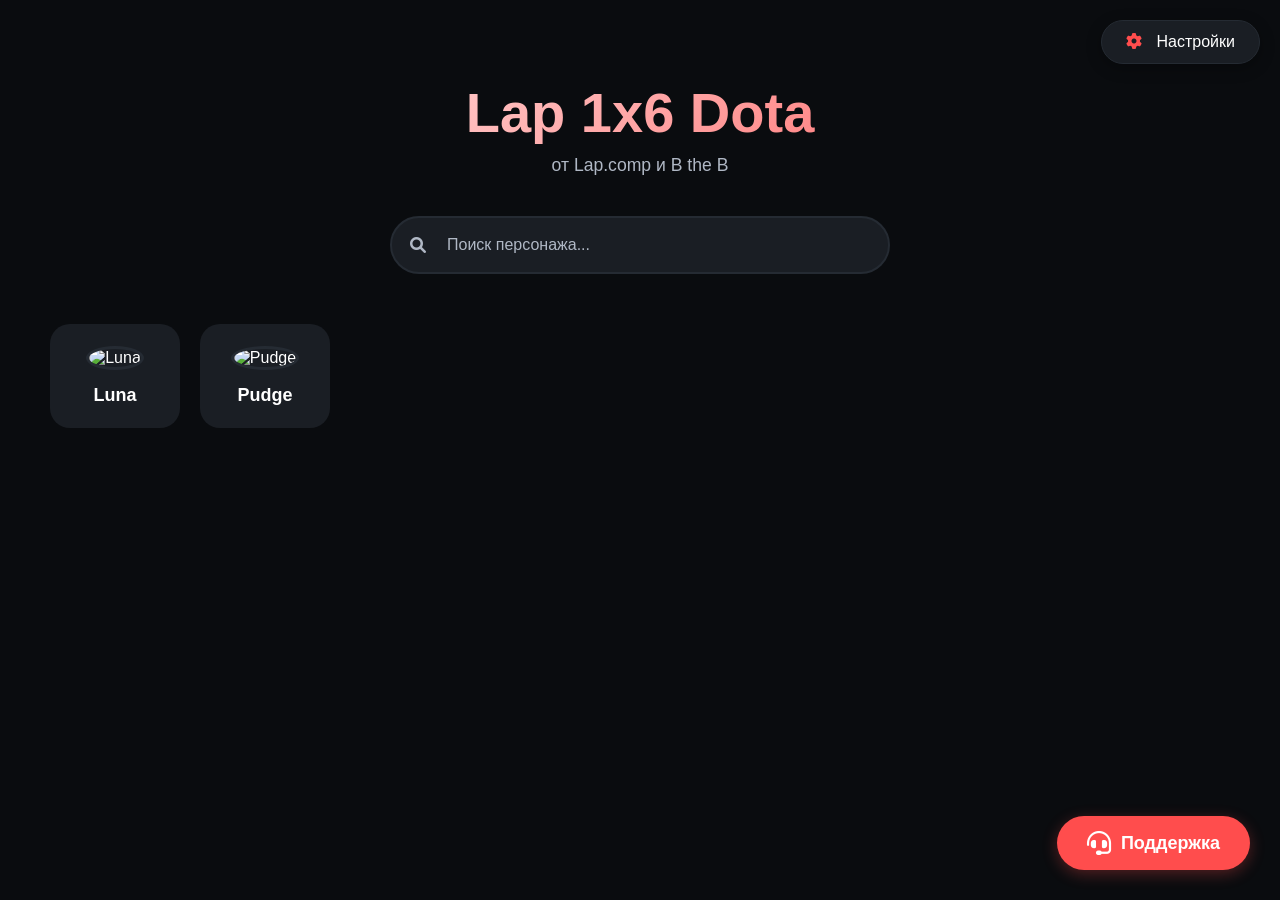
==== commit a2ed46d1: "Update index.html" ====
--- a/index.html
+++ b/index.html
@@ -3,274 +3,126 @@
 <head>
     <meta charset="UTF-8">
     <meta name="viewport" content="width=device-width, initial-scale=1.0, maximum-scale=1.0, user-scalable=yes">
-    <title>Lap 1x6 Pack</title>
-    <link rel="stylesheet" href="style.css">
+    <title>Lap 1x6 Dota от Lap.comp и B the B</title>
+    <link rel="stylesheet" href="css/style.css">
+    <link rel="stylesheet" href="https://cdnjs.cloudflare.com/ajax/libs/font-awesome/6.0.0/css/all.min.css">
 </head>
 <body>
-    <div id="app">
-        <!-- ЭКРАН АВТОРИЗАЦИИ - ТОЛЬКО ЭТОТ ЭКРАН ВИДЕН ПРИ ВХОДЕ -->
-        <div id="auth-screen" class="screen active">
-            <div class="auth-center">
-                <div class="auth-container">
-                    <div class="logo">
-                        <h1>Lap 1x6 Pack</h1>
-                        <p>by Lap.comp & B the B</p>
-                    </div>
-                    
-                    <a href="https://t.me/Lap1x6Dota_bot" target="_blank" class="bot-link">
-                        <div class="bot-button">
-                            <span class="bot-icon">🤖</span>
-                            <span class="bot-text">Получить токен</span>
-                            <span class="bot-arrow">→</span>
-                        </div>
-                    </a>
-                    
-                    <div class="auth-divider">или</div>
-                    
-                    <div class="auth-form">
-                        <input type="text" id="token-input" placeholder="Введите токен" maxlength="20" autocomplete="off">
-                        <button id="login-btn" class="primary-btn">Войти</button>
-                        <div id="auth-error" class="error-message"></div>
-                    </div>
-                </div>
-            </div>
+    <div class="settings-button" id="settingsBtn">
+        <i class="fas fa-cog"></i> Настройки
+    </div>
+
+    <main class="container">
+        <h1 class="site-title">Lap 1x6 Dota</h1>
+        <p class="site-subtitle">от Lap.comp и B the B</p>
+        
+        <div class="search-container">
+            <i class="fas fa-search search-icon"></i>
+            <input type="text" class="search-input" id="searchInput" placeholder="Поиск персонажа...">
         </div>
 
-        <!-- ГЛАВНЫЙ ЭКРАН - ТОЛЬКО ГЛАВНАЯ -->
-        <div id="main-screen" class="screen">
-            <div class="main-content">
-                <header>
-                    <h2>Lap 1x6 Pack</h2>
-                    <div class="header-actions">
-                        <button id="favorites-btn" class="icon-btn">☆</button>
-                        <button id="settings-btn" class="icon-btn">⚙️</button>
-                        <button id="support-btn" class="icon-btn">💬</button>
-                        <button id="admin-btn" class="icon-btn" style="display: none;">👑</button>
-                        <button id="logout-btn" class="icon-btn logout-btn" title="Выйти">🚪</button>
-                    </div>
-                </header>
+        <div class="heroes-grid" id="heroesGrid">
+            <!-- Герои будут загружаться через JavaScript -->
+        </div>
+    </main>
 
-                <div class="search-container">
-                    <input type="text" id="search-input" placeholder="🔍 Поиск героя...">
+    <button class="support-button" id="supportBtn">
+        <i class="fas fa-headset"></i>
+        <span>Поддержка</span>
+    </button>
+
+    <!-- Модальное окно поддержки -->
+    <div class="modal" id="supportModal">
+        <div class="modal-content">
+            <div class="modal-header">
+                <h2>Поддержка</h2>
+                <button class="close-btn" id="closeSupportModal">&times;</button>
+            </div>
+            <div class="modal-body">
+                <p class="modal-subtitle">Выберите проблему:</p>
+                <div class="support-options">
+                    <button class="support-option" data-problem="settings">
+                        <i class="fas fa-sliders-h"></i>
+                        Не работают настройки
+                    </button>
+                    <button class="support-option" data-problem="missing_skill">
+                        <i class="fas fa-bolt"></i>
+                        Нет скилла
+                    </button>
+                    <button class="support-option" data-problem="wrong_build">
+                        <i class="fas fa-image"></i>
+                        Сборка неправильная
+                    </button>
+                    <button class="support-option" data-problem="missing_hero">
+                        <i class="fas fa-user"></i>
+                        Нет персонажа
+                    </button>
+                    <button class="support-option" data-problem="other">
+                        <i class="fas fa-question"></i>
+                        Другое
+                    </button>
                 </div>
-
-                <div id="heroes-grid" class="heroes-grid"></div>
-            </div>
-
-            <button id="no-hero-btn" class="support-btn-bottom">Нет нужного</button>
-        </div>
-
-        <!-- ЭКРАН ГЕРОЯ -->
-        <div id="hero-screen" class="screen">
-            <div class="content">
-                <header>
-                    <button id="back-to-main" class="back-btn">←</button>
-                    <h3 id="hero-name"></h3>
-                    <button id="hero-favorite" class="icon-btn">☆</button>
-                </header>
-
-                <div id="skills-container" class="skills-container"></div>
-            </div>
-
-            <button id="hero-support-btn" class="support-btn-bottom">Поддержка</button>
-        </div>
-
-        <!-- ЭКРАН СБОРКИ -->
-        <div id="build-screen" class="screen">
-            <div class="content">
-                <header>
-                    <button id="back-to-hero" class="back-btn">←</button>
-                    <h3 id="build-title"></h3>
-                    <div>
-                        <button id="download-build" class="icon-btn">📥</button>
-                        <button id="favorite-build" class="icon-btn">☆</button>
-                    </div>
-                </header>
-
-                <div class="build-image-container">
-                    <img id="build-image" src="" alt="Сборка" class="build-image">
-                </div>
-            </div>
-
-            <button id="build-support-btn" class="support-btn-bottom">Поддержка</button>
-        </div>
-
-        <!-- ЭКРАН НАСТРОЕК -->
-        <div id="settings-screen" class="screen">
-            <div class="content">
-                <header>
-                    <button id="back-from-settings" class="back-btn">←</button>
-                    <h3>Настройки</h3>
-                    <button id="save-settings" class="icon-btn">💾</button>
-                </header>
-
-                <div class="settings-container">
-                    <div class="setting-item">
-                        <label>Q →</label>
-                        <select id="bind-q">
-                            <option value="Q">Q</option>
-                            <option value="1">1</option>
-                            <option value="2">2</option>
-                            <option value="3">3</option>
-                            <option value="4">4</option>
-                            <option value="5">5</option>
-                            <option value="6">6</option>
-                        </select>
-                    </div>
-                    <div class="setting-item">
-                        <label>W →</label>
-                        <select id="bind-w">
-                            <option value="W">W</option>
-                            <option value="1">1</option>
-                            <option value="2">2</option>
-                            <option value="3">3</option>
-                            <option value="4">4</option>
-                            <option value="5">5</option>
-                            <option value="6">6</option>
-                        </select>
-                    </div>
-                    <div class="setting-item">
-                        <label>E →</label>
-                        <select id="bind-e">
-                            <option value="E">E</option>
-                            <option value="1">1</option>
-                            <option value="2">2</option>
-                            <option value="3">3</option>
-                            <option value="4">4</option>
-                            <option value="5">5</option>
-                            <option value="6">6</option>
-                        </select>
-                    </div>
-                    <div class="setting-item">
-                        <label>D →</label>
-                        <select id="bind-d">
-                            <option value="D">D</option>
-                            <option value="1">1</option>
-                            <option value="2">2</option>
-                            <option value="3">3</option>
-                            <option value="4">4</option>
-                            <option value="5">5</option>
-                            <option value="6">6</option>
-                        </select>
-                    </div>
-                    <div class="setting-item">
-                        <label>F →</label>
-                        <select id="bind-f">
-                            <option value="F">F</option>
-                            <option value="1">1</option>
-                            <option value="2">2</option>
-                            <option value="3">3</option>
-                            <option value="4">4</option>
-                            <option value="5">5</option>
-                            <option value="6">6</option>
-                        </select>
-                    </div>
-                    <div class="setting-item">
-                        <label>R →</label>
-                        <select id="bind-r">
-                            <option value="R">R</option>
-                            <option value="1">1</option>
-                            <option value="2">2</option>
-                            <option value="3">3</option>
-                            <option value="4">4</option>
-                            <option value="5">5</option>
-                            <option value="6">6</option>
-                        </select>
-                    </div>
-                </div>
-            </div>
-        </div>
-
-        <!-- ЭКРАН ИЗБРАННОГО -->
-        <div id="favorites-screen" class="screen">
-            <div class="content">
-                <header>
-                    <button id="back-from-favorites" class="back-btn">←</button>
-                    <h3>Избранное</h3>
-                </header>
-                <div id="favorites-grid" class="heroes-grid"></div>
-            </div>
-        </div>
-
-        <!-- ЭКРАН ПОДДЕРЖКИ -->
-        <div id="support-screen" class="screen">
-            <div class="content">
-                <header>
-                    <button id="back-from-support" class="back-btn">←</button>
-                    <h3>Поддержка</h3>
-                </header>
-
-                <div class="support-container">
-                    <button id="support-no-hero" class="support-option">Нет нужного персонажа</button>
-                    <button id="support-old-build" class="support-option">Старая сборка</button>
-                    <button id="support-wrong-build" class="support-option">Неверная сборка</button>
-                    <button id="support-custom" class="support-option">Своё сообщение</button>
-
-                    <div id="custom-message-container" style="display: none;">
-                        <textarea id="custom-message" placeholder="Введите сообщение..." rows="4"></textarea>
-                        <div id="hero-selector" style="display: none;">
-                            <input type="text" id="missing-hero" placeholder="Какого героя не хватает?">
-                        </div>
-                        <div id="skill-selector" style="display: none;">
-                            <select id="missing-skill">
-                                <option value="">Способность</option>
-                                <option value="Q">Q</option>
-                                <option value="W">W</option>
-                                <option value="E">E</option>
-                                <option value="D">D</option>
-                                <option value="F">F</option>
-                                <option value="R">R</option>
-                            </select>
-                        </div>
-                        <button id="send-support" class="primary-btn">Отправить</button>
-                    </div>
-                </div>
-            </div>
-        </div>
-
-        <!-- АДМИН-ПАНЕЛЬ -->
-        <div id="admin-screen" class="screen">
-            <div class="content">
-                <header>
-                    <button id="back-from-admin" class="back-btn">←</button>
-                    <h3>Админ</h3>
-                </header>
-
-                <div class="admin-tabs">
-                    <button class="admin-tab active" data-tab="users">👥</button>
-                    <button class="admin-tab" data-tab="support">💬</button>
-                    <button class="admin-tab" data-tab="stats">📊</button>
-                </div>
-
-                <div id="admin-users" class="admin-tab-content active">
-                    <div id="users-list"></div>
-                </div>
-
-                <div id="admin-support" class="admin-tab-content">
-                    <div id="support-messages"></div>
-                </div>
-
-                <div id="admin-stats" class="admin-tab-content">
-                    <div class="stats-grid">
-                        <div class="stat-card">
-                            <div class="stat-value" id="total-users">0</div>
-                            <div class="stat-label">Пользователи</div>
-                        </div>
-                        <div class="stat-card">
-                            <div class="stat-value" id="total-support">0</div>
-                            <div class="stat-label">Обращения</div>
-                        </div>
-                        <div class="stat-card">
-                            <div class="stat-value" id="total-favs">0</div>
-                            <div class="stat-label">Избранное</div>
-                        </div>
-                    </div>
+                
+                <div id="additionalFields" class="additional-fields" style="display: none;">
+                    <input type="text" id="heroField" class="modal-input" placeholder="Имя героя">
+                    <input type="text" id="skillField" class="modal-input" placeholder="Название скилла">
+                    <textarea id="descriptionField" class="modal-textarea" placeholder="Опишите проблему подробнее..."></textarea>
+                    <button class="submit-support-btn" id="submitSupport">
+                        <i class="fas fa-paper-plane"></i>
+                        Отправить
+                    </button>
                 </div>
             </div>
         </div>
     </div>
 
-    <script src="config.js"></script>
-    <script src="script.js"></script>
+    <!-- Модальное окно настроек -->
+    <div class="modal" id="settingsModal">
+        <div class="modal-content">
+            <div class="modal-header">
+                <h2>Настройки клавиш</h2>
+                <button class="close-btn" id="closeSettingsModal">&times;</button>
+            </div>
+            <div class="modal-body">
+                <p class="settings-info">Нажмите на кнопку, затем нажмите новую клавишу</p>
+                <div class="keybinds-grid">
+                    <div class="keybind-item">
+                        <span class="skill-label">Q</span>
+                        <button class="keybind-btn" id="key-Q" data-skill="q">Q</button>
+                    </div>
+                    <div class="keybind-item">
+                        <span class="skill-label">W</span>
+                        <button class="keybind-btn" id="key-W" data-skill="w">W</button>
+                    </div>
+                    <div class="keybind-item">
+                        <span class="skill-label">E</span>
+                        <button class="keybind-btn" id="key-E" data-skill="e">E</button>
+                    </div>
+                    <div class="keybind-item">
+                        <span class="skill-label">R</span>
+                        <button class="keybind-btn" id="key-R" data-skill="r">R</button>
+                    </div>
+                    <div class="keybind-item">
+                        <span class="skill-label">D</span>
+                        <button class="keybind-btn" id="key-D" data-skill="d">D</button>
+                    </div>
+                    <div class="keybind-item">
+                        <span class="skill-label">F</span>
+                        <button class="keybind-btn" id="key-F" data-skill="f">F</button>
+                    </div>
+                </div>
+                <button class="reset-keys-btn" id="resetKeys">
+                    <i class="fas fa-undo"></i>
+                    Сбросить на стандартные (Q,W,E,R,D,F)
+                </button>
+            </div>
+        </div>
+    </div>
+
+    <div class="toast" id="toast">Сохранено</div>
+
+    <script src="js/main.js"></script>
+    <script src="js/settings.js"></script>
+    <script src="js/support.js"></script>
 </body>
 </html>
--- a/css/style.css
+++ b/css/style.css
@@ -0,0 +1,797 @@
+* {
+    margin: 0;
+    padding: 0;
+    box-sizing: border-box;
+    font-family: 'Segoe UI', Tahoma, Geneva, Verdana, sans-serif;
+}
+
+:root {
+    --bg-primary: #0a0c0f;
+    --bg-secondary: #1a1e24;
+    --bg-tertiary: #252b33;
+    --accent: #ff4d4d;
+    --accent-hover: #ff6666;
+    --text-primary: #ffffff;
+    --text-secondary: #b0b8c5;
+    --border-radius: 20px;
+    --border-radius-sm: 12px;
+    --transition: all 0.3s ease;
+}
+
+body {
+    background-color: var(--bg-primary);
+    color: var(--text-primary);
+    min-height: 100vh;
+    position: relative;
+    padding: 20px;
+}
+
+/* Настройки кнопка */
+.settings-button {
+    position: fixed;
+    top: 20px;
+    right: 20px;
+    background: var(--bg-secondary);
+    color: var(--text-primary);
+    padding: 12px 24px;
+    border-radius: 50px;
+    cursor: pointer;
+    border: 1px solid var(--bg-tertiary);
+    transition: var(--transition);
+    z-index: 100;
+    font-size: 16px;
+    box-shadow: 0 4px 15px rgba(0, 0, 0, 0.3);
+}
+
+.settings-button:hover {
+    background: var(--bg-tertiary);
+    transform: translateY(-2px);
+    box-shadow: 0 6px 20px rgba(0, 0, 0, 0.4);
+}
+
+.settings-button i {
+    margin-right: 10px;
+    color: var(--accent);
+}
+
+/* Основной контейнер */
+.container {
+    max-width: 1400px;
+    margin: 0 auto;
+    padding: 60px 20px 20px;
+}
+
+.site-title {
+    font-size: clamp(2rem, 5vw, 3.5rem);
+    text-align: center;
+    margin-bottom: 10px;
+    background: linear-gradient(135deg, #fff, var(--accent));
+    -webkit-background-clip: text;
+    -webkit-text-fill-color: transparent;
+    animation: titleGlow 2s ease-in-out infinite alternate;
+}
+
+@keyframes titleGlow {
+    from { text-shadow: 0 0 10px rgba(255, 77, 77, 0.5); }
+    to { text-shadow: 0 0 20px rgba(255, 77, 77, 0.8); }
+}
+
+.site-subtitle {
+    text-align: center;
+    color: var(--text-secondary);
+    margin-bottom: 40px;
+    font-size: clamp(0.9rem, 2vw, 1.1rem);
+}
+
+/* Поиск */
+.search-container {
+    position: relative;
+    max-width: 500px;
+    margin: 0 auto 40px;
+}
+
+.search-icon {
+    position: absolute;
+    left: 20px;
+    top: 50%;
+    transform: translateY(-50%);
+    color: var(--text-secondary);
+    z-index: 1;
+}
+
+.search-input {
+    width: 100%;
+    padding: 18px 20px 18px 55px;
+    background: var(--bg-secondary);
+    border: 2px solid var(--bg-tertiary);
+    border-radius: 50px;
+    color: var(--text-primary);
+    font-size: 16px;
+    transition: var(--transition);
+}
+
+.search-input:focus {
+    outline: none;
+    border-color: var(--accent);
+    box-shadow: 0 0 0 5px rgba(255, 77, 77, 0.2);
+}
+
+.search-input::placeholder {
+    color: var(--text-secondary);
+}
+
+/* Сетка героев */
+.heroes-grid {
+    display: grid;
+    grid-template-columns: repeat(auto-fill, minmax(120px, 1fr));
+    gap: 20px;
+    padding: 10px;
+}
+
+/* Карточка героя */
+.hero-card {
+    background: var(--bg-secondary);
+    border-radius: var(--border-radius);
+    padding: 20px 10px;
+    text-align: center;
+    cursor: pointer;
+    transition: var(--transition);
+    border: 2px solid transparent;
+    animation: fadeIn 0.5s ease;
+}
+
+@keyframes fadeIn {
+    from {
+        opacity: 0;
+        transform: translateY(20px);
+    }
+    to {
+        opacity: 1;
+        transform: translateY(0);
+    }
+}
+
+.hero-card:hover {
+    transform: translateY(-10px);
+    border-color: var(--accent);
+    box-shadow: 0 10px 30px rgba(255, 77, 77, 0.3);
+    background: var(--bg-tertiary);
+}
+
+.hero-icon {
+    width: 100px;
+    height: 100px;
+    border-radius: 50%;
+    margin: 0 auto 15px;
+    object-fit: cover;
+    border: 3px solid var(--bg-tertiary);
+    transition: var(--transition);
+}
+
+.hero-card:hover .hero-icon {
+    border-color: var(--accent);
+    transform: scale(1.05);
+}
+
+.hero-name {
+    font-size: 18px;
+    font-weight: bold;
+    color: var(--text-primary);
+}
+
+/* Кнопка поддержки */
+.support-button {
+    position: fixed;
+    bottom: 30px;
+    right: 30px;
+    background: var(--accent);
+    color: white;
+    border: none;
+    border-radius: 50px;
+    padding: 15px 30px;
+    font-size: 18px;
+    font-weight: bold;
+    cursor: pointer;
+    transition: var(--transition);
+    z-index: 100;
+    box-shadow: 0 4px 15px rgba(255, 77, 77, 0.3);
+    display: flex;
+    align-items: center;
+    gap: 10px;
+}
+
+.support-button:hover {
+    background: var(--accent-hover);
+    transform: translateY(-5px);
+    box-shadow: 0 8px 25px rgba(255, 77, 77, 0.5);
+}
+
+.support-button i {
+    font-size: 24px;
+}
+
+/* Модальные окна */
+.modal {
+    display: none;
+    position: fixed;
+    top: 0;
+    left: 0;
+    width: 100%;
+    height: 100%;
+    background: rgba(0, 0, 0, 0.8);
+    z-index: 1000;
+    justify-content: center;
+    align-items: center;
+    padding: 20px;
+}
+
+.modal.active {
+    display: flex;
+    animation: modalFadeIn 0.3s ease;
+}
+
+@keyframes modalFadeIn {
+    from {
+        opacity: 0;
+        transform: scale(0.9);
+    }
+    to {
+        opacity: 1;
+        transform: scale(1);
+    }
+}
+
+.modal-content {
+    background: var(--bg-secondary);
+    border-radius: var(--border-radius);
+    width: 100%;
+    max-width: 500px;
+    max-height: 90vh;
+    overflow-y: auto;
+    box-shadow: 0 10px 40px rgba(0, 0, 0, 0.5);
+    border: 1px solid var(--bg-tertiary);
+}
+
+.modal-header {
+    padding: 20px;
+    border-bottom: 2px solid var(--bg-tertiary);
+    display: flex;
+    justify-content: space-between;
+    align-items: center;
+    position: sticky;
+    top: 0;
+    background: var(--bg-secondary);
+    z-index: 1;
+}
+
+.modal-header h2 {
+    color: var(--accent);
+    font-size: 24px;
+}
+
+.close-btn {
+    background: none;
+    border: none;
+    color: var(--text-secondary);
+    font-size: 28px;
+    cursor: pointer;
+    transition: var(--transition);
+    width: 40px;
+    height: 40px;
+    display: flex;
+    align-items: center;
+    justify-content: center;
+    border-radius: 50%;
+}
+
+.close-btn:hover {
+    color: var(--accent);
+    background: var(--bg-tertiary);
+    transform: rotate(90deg);
+}
+
+.modal-body {
+    padding: 20px;
+}
+
+.modal-subtitle {
+    color: var(--text-secondary);
+    margin-bottom: 20px;
+    font-size: 16px;
+}
+
+/* Опции поддержки */
+.support-options {
+    display: flex;
+    flex-direction: column;
+    gap: 10px;
+    margin-bottom: 20px;
+}
+
+.support-option {
+    background: var(--bg-tertiary);
+    border: 2px solid transparent;
+    border-radius: var(--border-radius-sm);
+    padding: 15px;
+    color: var(--text-primary);
+    font-size: 16px;
+    cursor: pointer;
+    transition: var(--transition);
+    text-align: left;
+    display: flex;
+    align-items: center;
+    gap: 15px;
+}
+
+.support-option i {
+    color: var(--accent);
+    font-size: 20px;
+    width: 30px;
+}
+
+.support-option:hover {
+    background: var(--bg-secondary);
+    border-color: var(--accent);
+    transform: translateX(5px);
+}
+
+.support-option.selected {
+    background: var(--accent);
+    border-color: var(--accent);
+}
+
+.support-option.selected i {
+    color: white;
+}
+
+/* Дополнительные поля */
+.additional-fields {
+    margin-top: 20px;
+    animation: slideDown 0.3s ease;
+}
+
+@keyframes slideDown {
+    from {
+        opacity: 0;
+        transform: translateY(-20px);
+    }
+    to {
+        opacity: 1;
+        transform: translateY(0);
+    }
+}
+
+.modal-input,
+.modal-textarea {
+    width: 100%;
+    padding: 15px;
+    margin-bottom: 15px;
+    background: var(--bg-tertiary);
+    border: 2px solid transparent;
+    border-radius: var(--border-radius-sm);
+    color: var(--text-primary);
+    font-size: 16px;
+    transition: var(--transition);
+}
+
+.modal-textarea {
+    min-height: 100px;
+    resize: vertical;
+}
+
+.modal-input:focus,
+.modal-textarea:focus {
+    outline: none;
+    border-color: var(--accent);
+    box-shadow: 0 0 0 3px rgba(255, 77, 77, 0.2);
+}
+
+.submit-support-btn {
+    width: 100%;
+    background: var(--accent);
+    color: white;
+    border: none;
+    border-radius: var(--border-radius-sm);
+    padding: 15px;
+    font-size: 18px;
+    font-weight: bold;
+    cursor: pointer;
+    transition: var(--transition);
+    display: flex;
+    align-items: center;
+    justify-content: center;
+    gap: 10px;
+}
+
+.submit-support-btn:hover {
+    background: var(--accent-hover);
+    transform: translateY(-2px);
+    box-shadow: 0 5px 20px rgba(255, 77, 77, 0.4);
+}
+
+/* Настройки клавиш */
+.keybinds-grid {
+    display: grid;
+    grid-template-columns: repeat(2, 1fr);
+    gap: 15px;
+    margin-bottom: 20px;
+}
+
+.keybind-item {
+    display: flex;
+    flex-direction: column;
+    gap: 5px;
+}
+
+.skill-label {
+    font-size: 14px;
+    color: var(--text-secondary);
+    margin-left: 5px;
+}
+
+.keybind-btn {
+    background: var(--bg-tertiary);
+    border: 2px solid transparent;
+    border-radius: var(--border-radius-sm);
+    padding: 20px;
+    font-size: 24px;
+    font-weight: bold;
+    color: var(--text-primary);
+    cursor: pointer;
+    transition: var(--transition);
+    text-transform: uppercase;
+}
+
+.keybind-btn:hover {
+    background: var(--bg-secondary);
+    border-color: var(--accent);
+    transform: scale(1.02);
+}
+
+.keybind-btn.recording {
+    background: var(--accent);
+    color: white;
+    animation: pulse 1s infinite;
+}
+
+@keyframes pulse {
+    0% { box-shadow: 0 0 0 0 rgba(255, 77, 77, 0.7); }
+    70% { box-shadow: 0 0 0 10px rgba(255, 77, 77, 0); }
+    100% { box-shadow: 0 0 0 0 rgba(255, 77, 77, 0); }
+}
+
+.reset-keys-btn {
+    width: 100%;
+    background: var(--bg-tertiary);
+    color: var(--text-primary);
+    border: 2px solid var(--bg-tertiary);
+    border-radius: var(--border-radius-sm);
+    padding: 15px;
+    font-size: 16px;
+    cursor: pointer;
+    transition: var(--transition);
+    display: flex;
+    align-items: center;
+    justify-content: center;
+    gap: 10px;
+}
+
+.reset-keys-btn:hover {
+    background: var(--bg-secondary);
+    border-color: var(--accent);
+}
+
+/* Уведомления */
+.toast {
+    position: fixed;
+    bottom: 30px;
+    left: 50%;
+    transform: translateX(-50%) translateY(100px);
+    background: var(--accent);
+    color: white;
+    padding: 15px 30px;
+    border-radius: 50px;
+    font-size: 16px;
+    font-weight: bold;
+    box-shadow: 0 5px 20px rgba(255, 77, 77, 0.4);
+    z-index: 2000;
+    transition: transform 0.3s ease;
+    opacity: 0;
+}
+
+.toast.show {
+    transform: translateX(-50%) translateY(0);
+    opacity: 1;
+}
+
+/* Адаптация для мобильных */
+@media (max-width: 768px) {
+    body {
+        padding: 10px;
+    }
+
+    .settings-button {
+        top: 10px;
+        right: 10px;
+        padding: 10px 20px;
+        font-size: 14px;
+    }
+
+    .container {
+        padding: 50px 10px 10px;
+    }
+
+    .heroes-grid {
+        grid-template-columns: repeat(auto-fill, minmax(100px, 1fr));
+        gap: 15px;
+    }
+
+    .hero-icon {
+        width: 80px;
+        height: 80px;
+    }
+
+    .hero-name {
+        font-size: 16px;
+    }
+
+    .support-button {
+        bottom: 20px;
+        right: 20px;
+        padding: 12px 24px;
+        font-size: 16px;
+    }
+
+    .support-button i {
+        font-size: 20px;
+    }
+
+    .modal-content {
+        margin: 10px;
+    }
+
+    .keybinds-grid {
+        grid-template-columns: 1fr;
+    }
+
+    .keybind-btn {
+        padding: 15px;
+        font-size: 20px;
+    }
+}
+
+@media (max-width: 480px) {
+    .heroes-grid {
+        grid-template-columns: repeat(2, 1fr);
+    }
+
+    .settings-button span {
+        display: none;
+    }
+
+    .settings-button i {
+        margin-right: 0;
+    }
+
+    .support-button span {
+        display: none;
+    }
+
+    .support-button {
+        padding: 15px;
+        border-radius: 50%;
+    }
+
+    .support-button i {
+        margin: 0;
+    }
+
+    .modal-header h2 {
+        font-size: 20px;
+    }
+
+    .support-option {
+        padding: 12px;
+        font-size: 14px;
+    }
+}
+
+/* Адаптация для больших экранов */
+@media (min-width: 1400px) {
+    .container {
+        max-width: 1600px;
+    }
+
+    .heroes-grid {
+        grid-template-columns: repeat(auto-fill, minmax(150px, 1fr));
+    }
+
+    .hero-icon {
+        width: 120px;
+        height: 120px;
+    }
+
+    .hero-name {
+        font-size: 20px;
+    }
+}
+
+/* Страница героя */
+.hero-page {
+    max-width: 1200px;
+    margin: 0 auto;
+}
+
+.hero-header {
+    display: flex;
+    align-items: center;
+    gap: 30px;
+    margin-bottom: 40px;
+    background: var(--bg-secondary);
+    padding: 30px;
+    border-radius: var(--border-radius);
+    box-shadow: 0 10px 30px rgba(0, 0, 0, 0.3);
+}
+
+.hero-header-icon {
+    width: 150px;
+    height: 150px;
+    border-radius: 50%;
+    border: 4px solid var(--accent);
+    object-fit: cover;
+}
+
+.hero-header-name {
+    font-size: clamp(2rem, 4vw, 3rem);
+    background: linear-gradient(135deg, #fff, var(--accent));
+    -webkit-background-clip: text;
+    -webkit-text-fill-color: transparent;
+}
+
+.skills-grid {
+    display: grid;
+    grid-template-columns: repeat(auto-fit, minmax(300px, 1fr));
+    gap: 30px;
+    padding: 20px;
+}
+
+.skill-card {
+    background: var(--bg-secondary);
+    border-radius: var(--border-radius);
+    padding: 25px;
+    cursor: pointer;
+    transition: var(--transition);
+    border: 2px solid transparent;
+    position: relative;
+    overflow: hidden;
+}
+
+.skill-card:hover {
+    transform: translateY(-10px);
+    border-color: var(--accent);
+    box-shadow: 0 15px 40px rgba(255, 77, 77, 0.3);
+}
+
+.skill-key {
+    position: absolute;
+    top: 15px;
+    right: 15px;
+    background: var(--accent);
+    color: white;
+    width: 40px;
+    height: 40px;
+    border-radius: 50%;
+    display: flex;
+    align-items: center;
+    justify-content: center;
+    font-weight: bold;
+    font-size: 18px;
+    box-shadow: 0 5px 15px rgba(255, 77, 77, 0.4);
+}
+
+.skill-header {
+    display: flex;
+    align-items: center;
+    gap: 20px;
+    margin-bottom: 20px;
+}
+
+.skill-icon {
+    width: 80px;
+    height: 80px;
+    border-radius: var(--border-radius-sm);
+    object-fit: cover;
+    border: 2px solid var(--bg-tertiary);
+}
+
+.skill-name {
+    font-size: 24px;
+    font-weight: bold;
+    color: var(--accent);
+}
+
+.skill-description {
+    color: var(--text-secondary);
+    line-height: 1.6;
+    font-size: 16px;
+}
+
+/* Страница сборки */
+.build-page {
+    max-width: 1200px;
+    margin: 0 auto;
+    padding: 20px;
+}
+
+.build-header {
+    display: flex;
+    justify-content: space-between;
+    align-items: center;
+    margin-bottom: 30px;
+    flex-wrap: wrap;
+    gap: 20px;
+}
+
+.back-btn {
+    background: var(--bg-secondary);
+    color: var(--text-primary);
+    border: 2px solid var(--bg-tertiary);
+    border-radius: 50px;
+    padding: 12px 24px;
+    font-size: 16px;
+    cursor: pointer;
+    transition: var(--transition);
+    display: flex;
+    align-items: center;
+    gap: 10px;
+}
+
+.back-btn:hover {
+    background: var(--bg-tertiary);
+    border-color: var(--accent);
+    transform: translateX(-5px);
+}
+
+.download-btn {
+    background: var(--accent);
+    color: white;
+    border: none;
+    border-radius: 50px;
+    padding: 12px 24px;
+    font-size: 16px;
+    font-weight: bold;
+    cursor: pointer;
+    transition: var(--transition);
+    display: flex;
+    align-items: center;
+    gap: 10px;
+}
+
+.download-btn:hover {
+    background: var(--accent-hover);
+    transform: translateY(-2px);
+    box-shadow: 0 5px 20px rgba(255, 77, 77, 0.4);
+}
+
+.build-image-container {
+    background: var(--bg-secondary);
+    border-radius: var(--border-radius);
+    padding: 20px;
+    box-shadow: 0 10px 30px rgba(0, 0, 0, 0.3);
+}
+
+.build-image {
+    width: 100%;
+    height: auto;
+    border-radius: var(--border-radius-sm);
+    display: block;
+}
+
+.build-info {
+    margin-top: 20px;
+    padding: 20px;
+    background: var(--bg-tertiary);
+    border-radius: var(--border-radius-sm);
+    color: var(--text-secondary);
+    text-align: center;
+}
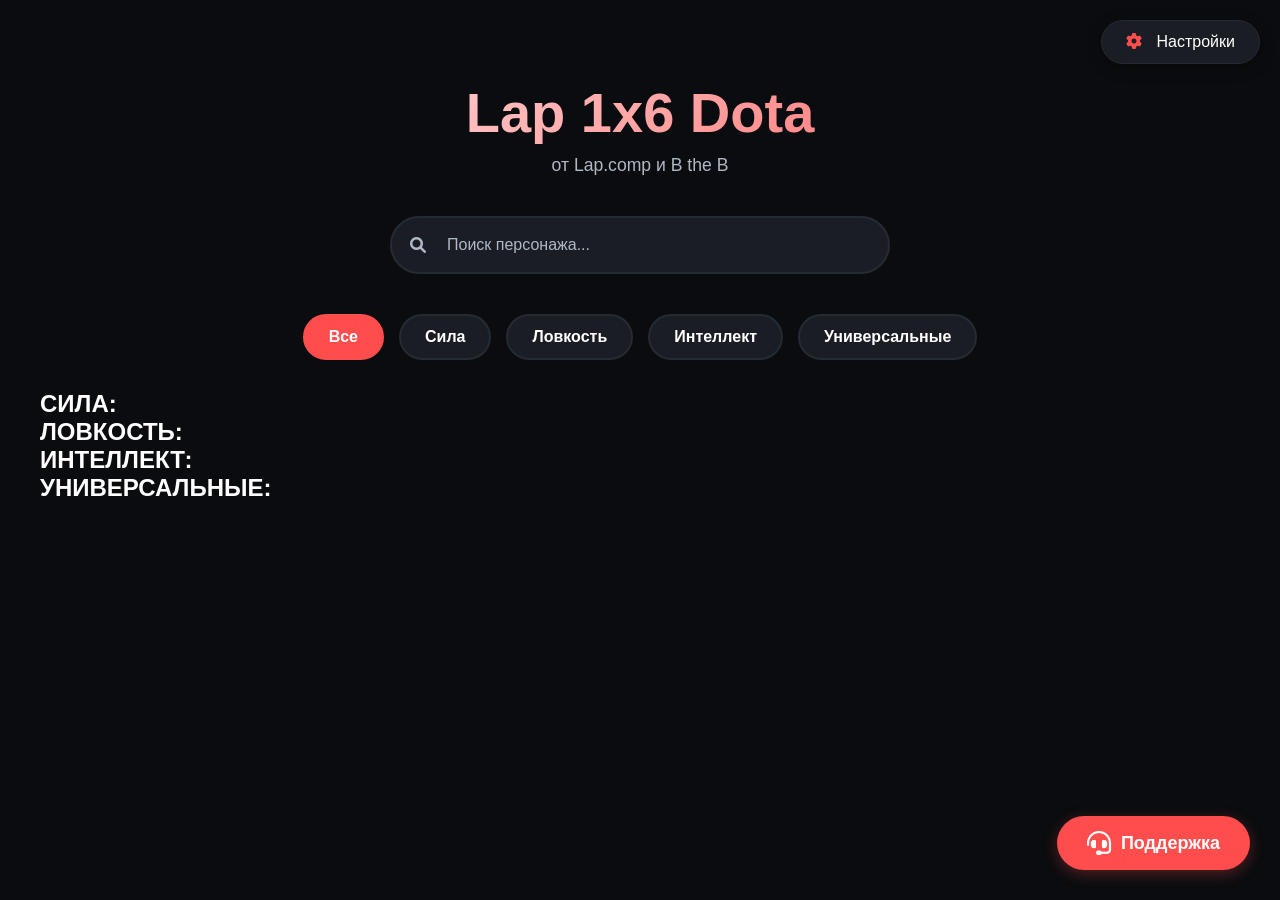
==== commit 9374de05: "Update index.html" ====
--- a/index.html
+++ b/index.html
@@ -21,8 +21,40 @@
             <input type="text" class="search-input" id="searchInput" placeholder="Поиск персонажа...">
         </div>
 
-        <div class="heroes-grid" id="heroesGrid">
-            <!-- Герои будут загружаться через JavaScript -->
+        <!-- ФИЛЬТРЫ ПО АТРИБУТАМ (МАЛЕНЬКИЕ) -->
+        <div class="attribute-filters">
+            <button class="attribute-btn active" data-attribute="all">Все</button>
+            <button class="attribute-btn strength" data-attribute="strength">Сила</button>
+            <button class="attribute-btn agility" data-attribute="agility">Ловкость</button>
+            <button class="attribute-btn intellect" data-attribute="intellect">Интеллект</button>
+            <button class="attribute-btn universal" data-attribute="universal">Универсальные</button>
+        </div>
+
+        <!-- СЕТКА ГЕРОЕВ -->
+        <div id="heroesContainer">
+            <!-- Сила -->
+            <div class="attribute-section" id="strength-section">
+                <h2 class="attribute-title strength">СИЛА:</h2>
+                <div class="attribute-grid" id="strength-grid"></div>
+            </div>
+            
+            <!-- Ловкость -->
+            <div class="attribute-section" id="agility-section">
+                <h2 class="attribute-title agility">ЛОВКОСТЬ:</h2>
+                <div class="attribute-grid" id="agility-grid"></div>
+            </div>
+            
+            <!-- Интеллект -->
+            <div class="attribute-section" id="intellect-section">
+                <h2 class="attribute-title intellect">ИНТЕЛЛЕКТ:</h2>
+                <div class="attribute-grid" id="intellect-grid"></div>
+            </div>
+            
+            <!-- Универсальные -->
+            <div class="attribute-section" id="universal-section">
+                <h2 class="attribute-title universal">УНИВЕРСАЛЬНЫЕ:</h2>
+                <div class="attribute-grid" id="universal-grid"></div>
+            </div>
         </div>
     </main>
 
@@ -121,6 +153,7 @@
 
     <div class="toast" id="toast">Сохранено</div>
 
+    <script src="js/config.js"></script>
     <script src="js/main.js"></script>
     <script src="js/settings.js"></script>
     <script src="js/support.js"></script>
--- a/css/style.css
+++ b/css/style.css
@@ -50,6 +50,34 @@
 }
 
 .settings-button i {
+    margin-right: 10px;
+    color: var(--accent);
+}
+
+/* Кнопка на главную */
+.home-button {
+    position: fixed;
+    top: 20px;
+    left: 20px;
+    background: var(--bg-secondary);
+    color: var(--text-primary);
+    padding: 12px 24px;
+    border-radius: 50px;
+    cursor: pointer;
+    border: 1px solid var(--bg-tertiary);
+    transition: var(--transition);
+    z-index: 100;
+    font-size: 16px;
+    box-shadow: 0 4px 15px rgba(0, 0, 0, 0.3);
+}
+
+.home-button:hover {
+    background: var(--bg-tertiary);
+    transform: translateY(-2px);
+    box-shadow: 0 6px 20px rgba(0, 0, 0, 0.4);
+}
+
+.home-button i {
     margin-right: 10px;
     color: var(--accent);
 }
@@ -504,122 +532,11 @@
     opacity: 1;
 }
 
-/* Адаптация для мобильных */
-@media (max-width: 768px) {
-    body {
-        padding: 10px;
-    }
-
-    .settings-button {
-        top: 10px;
-        right: 10px;
-        padding: 10px 20px;
-        font-size: 14px;
-    }
-
-    .container {
-        padding: 50px 10px 10px;
-    }
-
-    .heroes-grid {
-        grid-template-columns: repeat(auto-fill, minmax(100px, 1fr));
-        gap: 15px;
-    }
-
-    .hero-icon {
-        width: 80px;
-        height: 80px;
-    }
-
-    .hero-name {
-        font-size: 16px;
-    }
-
-    .support-button {
-        bottom: 20px;
-        right: 20px;
-        padding: 12px 24px;
-        font-size: 16px;
-    }
-
-    .support-button i {
-        font-size: 20px;
-    }
-
-    .modal-content {
-        margin: 10px;
-    }
-
-    .keybinds-grid {
-        grid-template-columns: 1fr;
-    }
-
-    .keybind-btn {
-        padding: 15px;
-        font-size: 20px;
-    }
-}
-
-@media (max-width: 480px) {
-    .heroes-grid {
-        grid-template-columns: repeat(2, 1fr);
-    }
-
-    .settings-button span {
-        display: none;
-    }
-
-    .settings-button i {
-        margin-right: 0;
-    }
-
-    .support-button span {
-        display: none;
-    }
-
-    .support-button {
-        padding: 15px;
-        border-radius: 50%;
-    }
-
-    .support-button i {
-        margin: 0;
-    }
-
-    .modal-header h2 {
-        font-size: 20px;
-    }
-
-    .support-option {
-        padding: 12px;
-        font-size: 14px;
-    }
-}
-
-/* Адаптация для больших экранов */
-@media (min-width: 1400px) {
-    .container {
-        max-width: 1600px;
-    }
-
-    .heroes-grid {
-        grid-template-columns: repeat(auto-fill, minmax(150px, 1fr));
-    }
-
-    .hero-icon {
-        width: 120px;
-        height: 120px;
-    }
-
-    .hero-name {
-        font-size: 20px;
-    }
-}
-
 /* Страница героя */
 .hero-page {
     max-width: 1200px;
     margin: 0 auto;
+    padding-top: 80px;
 }
 
 .hero-header {
@@ -720,7 +637,7 @@
 .build-page {
     max-width: 1200px;
     margin: 0 auto;
-    padding: 20px;
+    padding: 100px 20px 20px;
 }
 
 .build-header {
@@ -795,3 +712,312 @@
     color: var(--text-secondary);
     text-align: center;
 }
+
+/* СТРАНИЦА СБОРКИ - БЕЗ СКРОЛЛА */
+.build-page {
+    max-width: 1200px;
+    margin: 0 auto;
+    padding: 80px 20px 20px;
+    height: calc(100vh - 40px);
+    display: flex;
+    flex-direction: column;
+    overflow: hidden;
+}
+
+.build-header {
+    display: flex;
+    justify-content: space-between;
+    align-items: center;
+    margin-bottom: 20px;
+    flex-wrap: wrap;
+    gap: 10px;
+    flex-shrink: 0;
+}
+
+.build-info {
+    margin-bottom: 15px;
+    padding: 15px;
+    background: var(--bg-tertiary);
+    border-radius: var(--border-radius-sm);
+    text-align: center;
+    flex-shrink: 0;
+}
+
+.build-image-container {
+    background: var(--bg-secondary);
+    border-radius: var(--border-radius);
+    padding: 15px;
+    box-shadow: 0 10px 30px rgba(0, 0, 0, 0.3);
+    flex: 1;
+    display: flex;
+    align-items: center;
+    justify-content: center;
+    overflow: hidden;
+}
+
+.build-image {
+    width: auto;
+    height: 100%;
+    max-width: 100%;
+    max-height: 100%;
+    object-fit: contain;
+    border-radius: var(--border-radius-sm);
+    display: block;
+}
+
+/* Адаптация для мобильных */
+@media (max-width: 768px) {
+    body {
+        padding: 10px;
+    }
+
+    .settings-button {
+        top: 10px;
+        right: 10px;
+        padding: 10px 20px;
+        font-size: 14px;
+    }
+
+    .home-button {
+        top: 10px;
+        left: 10px;
+        padding: 10px 20px;
+        font-size: 14px;
+    }
+
+    .container {
+        padding: 50px 10px 10px;
+    }
+
+    .hero-page {
+        padding-top: 70px;
+    }
+
+    .build-page {
+        padding-top: 80px;
+    }
+
+    .heroes-grid {
+        grid-template-columns: repeat(auto-fill, minmax(100px, 1fr));
+        gap: 15px;
+    }
+
+    .hero-icon {
+        width: 80px;
+        height: 80px;
+    }
+
+    .hero-name {
+        font-size: 16px;
+    }
+
+    .support-button {
+        bottom: 20px;
+        right: 20px;
+        padding: 12px 24px;
+        font-size: 16px;
+    }
+
+    .support-button i {
+        font-size: 20px;
+    }
+
+    .modal-content {
+        margin: 10px;
+    }
+
+    .keybinds-grid {
+        grid-template-columns: 1fr;
+    }
+
+    .keybind-btn {
+        padding: 15px;
+        font-size: 20px;
+    }
+
+    .hero-header {
+        flex-direction: column;
+        text-align: center;
+        padding: 20px;
+    }
+
+    .hero-header-icon {
+        width: 120px;
+        height: 120px;
+    }
+
+    .skills-grid {
+        grid-template-columns: 1fr;
+        padding: 10px;
+    }
+
+    .build-header {
+        flex-direction: column;
+        text-align: center;
+    }
+
+    .back-btn, .download-btn {
+        width: 100%;
+        justify-content: center;
+    }
+}
+
+@media (max-width: 480px) {
+    .heroes-grid {
+        grid-template-columns: repeat(2, 1fr);
+    }
+
+    .settings-button span {
+        display: none;
+    }
+
+    .settings-button i {
+        margin-right: 0;
+    }
+
+    .home-button span {
+        display: none;
+    }
+
+    .home-button i {
+        margin-right: 0;
+    }
+
+    .support-button span {
+        display: none;
+    }
+
+    .support-button {
+        padding: 15px;
+        border-radius: 50%;
+    }
+
+    .support-button i {
+        margin: 0;
+    }
+
+    .modal-header h2 {
+        font-size: 20px;
+    }
+
+    .support-option {
+        padding: 12px;
+        font-size: 14px;
+    }
+}
+
+/* Адаптация для больших экранов */
+@media (min-width: 1400px) {
+    .container {
+        max-width: 1600px;
+    }
+
+    .heroes-grid {
+        grid-template-columns: repeat(auto-fill, minmax(150px, 1fr));
+    }
+
+    .hero-icon {
+        width: 120px;
+        height: 120px;
+    }
+
+    .hero-name {
+        font-size: 20px;
+    }
+}
+
+/* Добавьте в конец файла style.css */
+
+.hero-attribute {
+    font-size: 12px;
+    color: var(--text-secondary);
+    margin-top: 5px;
+}
+
+.attribute-filters {
+    display: flex;
+    justify-content: center;
+    gap: 15px;
+    margin: 30px auto;
+    flex-wrap: wrap;
+    max-width: 800px;
+    padding: 0 20px;
+}
+
+.attribute-btn {
+    background: var(--bg-secondary);
+    border: 2px solid var(--bg-tertiary);
+    color: var(--text-primary);
+    padding: 12px 24px;
+    border-radius: 50px;
+    font-size: 16px;
+    font-weight: bold;
+    cursor: pointer;
+    transition: var(--transition);
+    display: flex;
+    align-items: center;
+    gap: 8px;
+}
+
+.attribute-btn i {
+    font-size: 18px;
+}
+
+.attribute-btn:hover {
+    transform: translateY(-2px);
+    box-shadow: 0 5px 15px rgba(0, 0, 0, 0.3);
+}
+
+.attribute-btn.active {
+    background: var(--accent);
+    border-color: var(--accent);
+    color: white;
+}
+
+.attribute-btn.strength.active {
+    background: #ff4d4d;
+    border-color: #ff4d4d;
+}
+
+.attribute-btn.agility.active {
+    background: #4dff4d;
+    border-color: #4dff4d;
+    color: #1a1e24;
+}
+
+.attribute-btn.intellect.active {
+    background: #4d4dff;
+    border-color: #4d4dff;
+}
+
+.attribute-btn.universal.active {
+    background: #ffd700;
+    border-color: #ffd700;
+    color: #1a1e24;
+}
+
+@media (max-width: 768px) {
+    .attribute-filters {
+        gap: 10px;
+    }
+    .attribute-btn {
+        padding: 8px 16px;
+        font-size: 14px;
+    }
+    .attribute-btn i {
+        font-size: 14px;
+    }
+}
+
+@media (max-width: 480px) {
+    .attribute-filters {
+        gap: 8px;
+    }
+    .attribute-btn {
+        padding: 6px 12px;
+        font-size: 12px;
+    }
+    .attribute-btn i {
+        font-size: 12px;
+    }
+}
